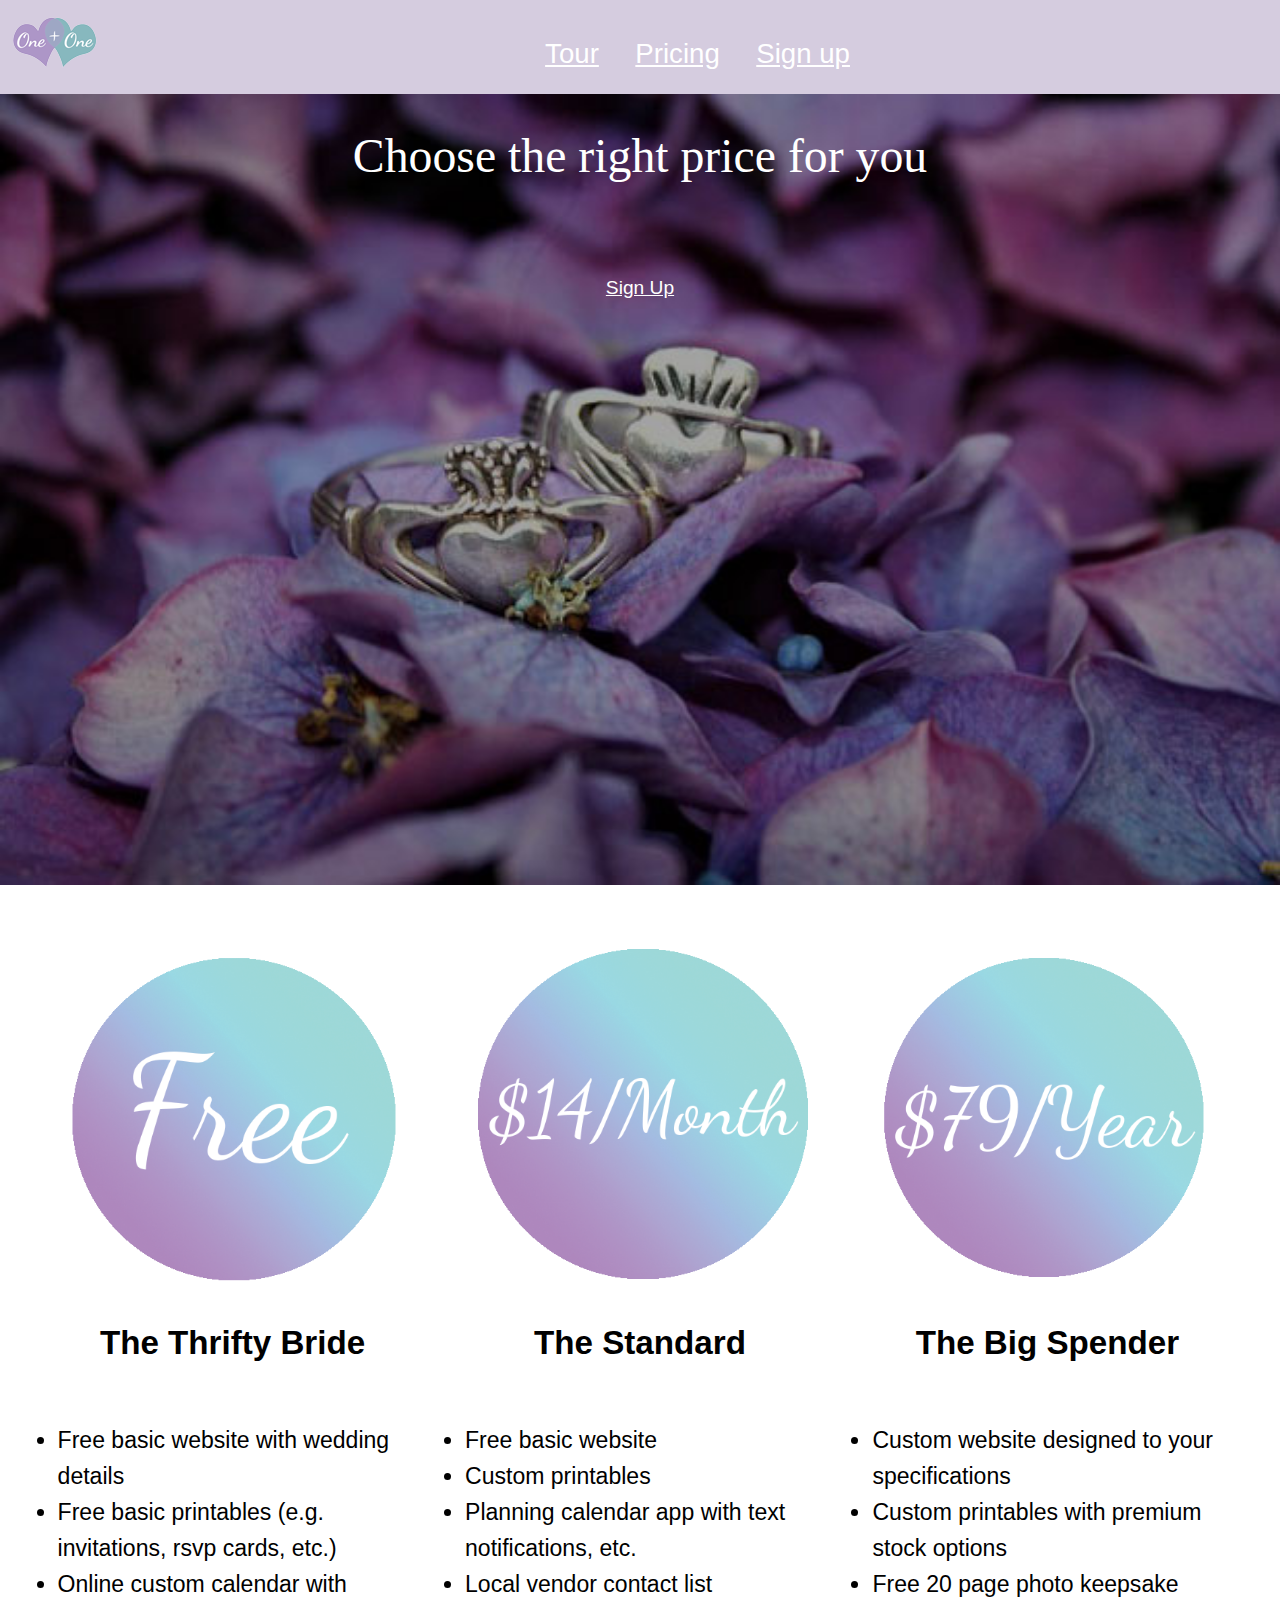
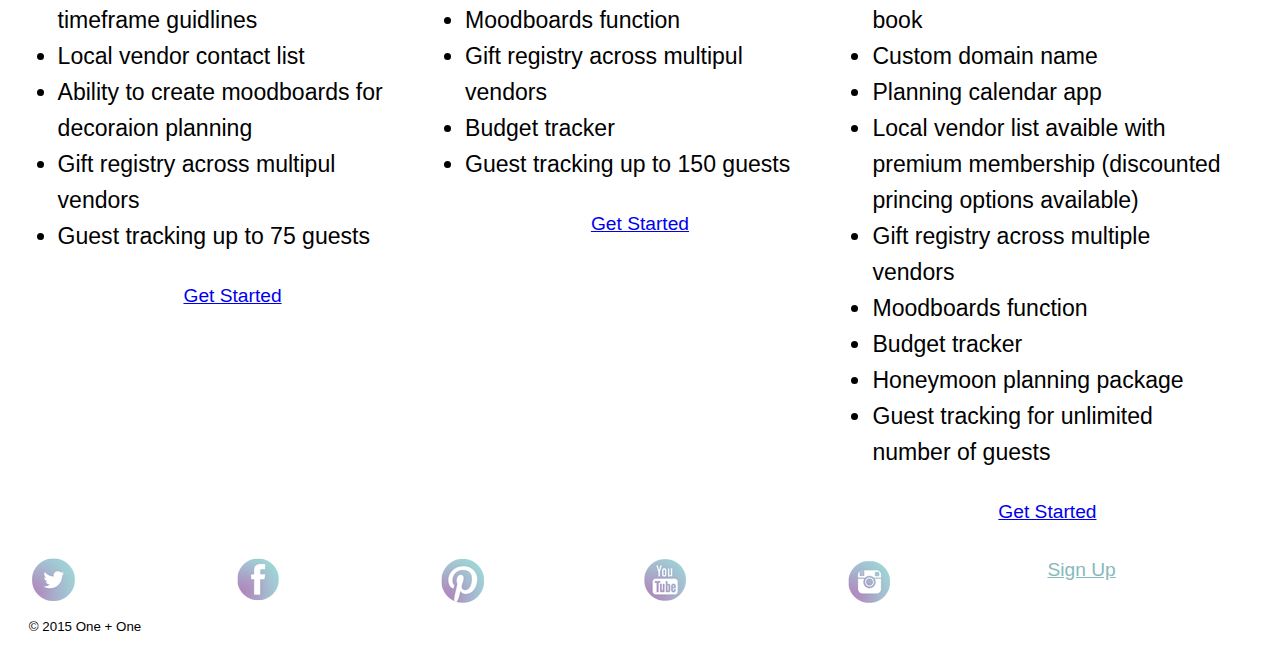
==== pricing.html @ 6ce8d3ab "added gutter and social media links" ====
<!DOCTYPE html>
<html lang="en-ca">
	<head>
		<meta charset="utf-8">
		<title>One+One</title>
		<link href='https://fonts.googleapis.com/css?family=Poiret+One' rel='stylesheet' type='text/css'>
		<meta name="viewport" content="width=device-width,initial-scale=1">
		<meta name="handheldfriendly" content="true">
		<meta name="mobileoptimized" content="240">
		<link href="css/modules.css" rel="stylesheet">
		<link href="css/grid.css" rel="stylesheet">
		<link href="css/type.css" rel="stylesheet">
		<link href="css/main.css" rel="stylesheet">
	</head>
	<body>

<ul class="skip-links">
	<li><a href="#main">Jump to main content</a></li>
	<li><a href="#nav">Jump to navigation</a></li>
</ul>

<header class="masthead grid grid-middle" role="banner">
	<div class="unit xs-1 s-1 m-1 l-1 island-1-4">
		<div class="embed__img unit xs-1-6 s-1-6 m-1-6 l-1-6">
			<a href="index.html">
			<img src="images/logo.png" alt="One + One logo">
		</a>
		</div>
	<nav id="nav" role="navigation" class="unit xs-3-4 s-3-4 m-3-4 l-3-4 text-center pad-t-1-2">
		<ul class="list-group list-group--inline giga push-0 unit">
			<li class="island-1-2"><a class="white" href="tour.html">Tour</a></li>
			<li class="island-1-2"><a class="white" href="pricing.html">Pricing</a></li>
			<li class="island-1-2"><a class="white" href="signup.html">Sign up</a></li>
		</ul>
	</nav>
	</div>

</header>

<div class="grid">
	<div class="unit xs-1 s-1 m-1 l-1 ">
		<figure>
			<div class="embed embed--golden banners">
				<img class="embed__item" src="images/rings.jpg" alt="">
			</div>
			<div class="white">
				<p class="fancy island-1-2 exa banner-text">Choose the right price for you
				</p>
			</div>
					<div class="unit pad-t-1-2 banner-button">
		<a class="sign white" href="signup.html">Sign Up</a>
	</div>
</div>
</div>

<div class="gutter">

<main>
	<div class="grid">
<div class="unit xs-1 s-1 m-1-2 l-1-3 island-1-2">
			<div class="embed embed--1by1">
				<img class="embed__item" src="images/free.png" alt="">
			</div>
			<div>
				<h3 class="sign text-center island-1-2">The Thrifty Bride</h3>
					<ul class="sign mega push-0 island-1-2">
						<li>Free basic website with wedding details</li>
						<li>Free basic printables (e.g. invitations, rsvp cards, etc.)</li>
						<li>Online custom calendar with timeframe guidlines</li>
						<li>Local vendor contact list</li>
						<li>Ability to create moodboards for decoraion planning</li>
						<li>Gift registry across multipul vendors</li>
						<li>Guest tracking up to 75 guests</li>
					</ul>
			</div>
				<div class="sign text-center island-1-2">
					<a href="signup.html">Get Started</a>
				</div>
</div>

<div class="unit xs-1 s-1 m-1-2 l-1-3 island-1-2">
			<div class="embed embed--1by1">
				<img class="embed__item" src="images/$14.png" alt="">
			</div>
			<div>
				<h3 class="sign text-center island-1-2">The Standard</h3>
					<ul class="sign mega push-0 island-1-2">
						<li>Free basic website</li>
						<li>Custom printables</li>
						<li>Planning calendar app with text notifications, etc.</li>
						<li>Local vendor contact list</li>
						<li>Moodboards function</li>
						<li>Gift registry across multipul vendors</li>
						<li>Budget tracker</li>
						<li>Guest tracking up to 150 guests</li>
					</ul>
			</div>
				<div class="sign text-center island-1-2">
					<a href="signup.html">Get Started</a>
				</div>
</div>

<div class="unit xs-1 s-1 m-1-2 l-1-3 island-1-2">
			<div class="embed embed--1by1">
				<img class="embed__item" src="images/$79.png" alt="">
			</div>
			<div>
				<h3 class="sign text-center island-1-2">The Big Spender</h3>
					<ul class="sign mega push-0 island-1-2">
						<li>Custom website designed to your specifications</li>
						<li>Custom printables with premium stock options</li>
						<li>Free 20 page photo keepsake book</li>
						<li>Custom domain name</li>
						<li>Planning calendar app</li>
						<li>Local vendor list avaible with premium membership (discounted princing options available) </li>
						<li>Gift registry across multiple vendors</li>
						<li>Moodboards function</li>
						<li>Budget tracker</li>
						<li>Honeymoon planning package</li>
						<li>Guest tracking for unlimited number of guests</li>
					</ul>
			</div>
				<div class="sign text-center island-1-2">
					<a href="signup.html">Get Started</a>
				</div>
</div>
</div>
</main>


<footer role ="contentinfo" class="grid">
		<div class="unit xs-1-6 s-1-6 m-1-6 l-1-6 img-flex island-1-5">
			<a href="https://twitter.com">
				<img src="images/twitter.png" alt="twitter link">
			</a>
		</div>
		<div class="unit xs-1-6 s-1-6 m-1-6 l-1-6 img-flex island-1-5">
			<a href="https://facebook.com">
				<img src="images/facebook.png" alt="facebook link">
			</a>
		</div>
		<div class="unit xs-1-6 s-1-6 m-1-6 l-1-6 img-flex island-1-5">
			<a href="https://pinterest.com">
				<img src="images/pinterest.png" alt="pinterest link">
			</a>
		</div>
		<div class="unit xs-1-6 s-1-6 m-1-6 l-1-6 img-flex island-1-5">
			<a href="https://youtube.com">
				<img src="images/youtube.png" alt="youtube link">
			</a>
		</div>
		<div class="unit xs-1-6 s-1-6 m-1-6 l-1-6 img-flex island-1-5">
			<a href="https://instagram.com">
				<img src="images/instagram.png" alt="instagram link">
			</a>
		</div>



		<div class="unit xs-1-6 s-1-6 m-1-6 l-1-6">
			<a class="sign green" href="signup.html">Sign Up</a>
		</div>

		<div class="micro unit xs-1 s-1 m-1 l-1">
			<p class="sign">© 2015 One + One</p>
		</div>
</footer>
<div>


	</body>
	</html>
---- css/modules.css ----
/*!
 * Modulifier || Code released under the UNLICENSE
 * Code under other copyrights & licenses listed below.
 * http://modulifier.web-dev.tools/#responsive;images;list-group;embed;media-object;accessibility;print
 */

@-moz-viewport { width: device-width; scale: 1; }
@-ms-viewport { width: device-width; scale: 1; }
@-o-viewport { width: device-width; scale: 1; }
@-webkit-viewport { width: device-width; scale: 1; }
@viewport { width: device-width; scale: 1; }

html {
  box-sizing: border-box;
  -moz-text-size-adjust: 100%;
  -ms-text-size-adjust: 100%;
  -webkit-text-size-adjust: 100%;
  text-size-adjust: 100%;
}

*, *::before, *::after {
  box-sizing: inherit;
}

body {
  margin: 0;
}

article, aside, details, figcaption, figure,
footer, header, main, menu, nav, section, summary {
  display: block;
}

audio, canvas, progress, video {
  display: inline-block;
  vertical-align: baseline;
}

template {
  display: none;
}

img {
  border: 0;
}

.img-flex {
  display: block;
  width: 100%;
}

svg:not(:root) {
  overflow: hidden;
}

svg {
  fill: currentColor;
  stroke: currentColor;
}

.image-replacement, .ir {
  overflow: hidden;
  direction: ltr;
  text-align: left;
  text-indent: 100%;
  white-space: nowrap;
}

.list-group {
  padding-left: 0;
  list-style-type: none;
}

.list-group > dd {
  margin-left: 0;
}

.list-group--inline::before,
.list-group--inline::after {
  content: "";
  display: table;
}

.list-group--inline::after {
  clear: both;
}

.list-group--inline > li {
  display: inline-block;
}

.list-group--inline > dt {
  clear: left;
  float: left;
  width: 11em;
}

.list-group--inline > dd {
  float: left;
  min-width: 12em;
}

.embed {
  margin-left: 0;
  margin-right: 0;
  overflow: hidden;
  position: relative;
  width: 100%;
}

.embed--1by1 {
  padding-top: 100%; /* Square */
}

.embed--4by3 {
  padding-top: 75%; /* Traditional TV/computer screens */
}

.embed--iso216 {
  padding-top: 70.92%; /* A-standard paper sizes */
}

.embed--3by2 {
  padding-top: 66.6%; /* Classic 35 mm film & most digital photos, landscape */
}

.embed--2by3 {
  padding-top: 150%; /* Classic 35 mm film & most digital photos, portrait */
}

.embed--golden {
  padding-top: 61.8%; /* The Golden Ratio */
}

.embed--16by9 {
  padding-top: 56.25%; /* HD TV */
}

.embed--185by100 {
  padding-top: 54.05%; /* Common widescreen cinema */
}

.embed--24by10 {
  padding-top: 41.667%; /* Widescreen cinema: 2.4:1 */;
}

.embed--3by1 {
  padding-top: 33.3333%; /* Panorama photos */
}

.embed--4by1 {
  padding-top: 25%; /* Polyvision */
}

.embed__item {
  height: 100%;
  left: 0;
  position: absolute;
  top: 0;
  width: 100%;
}

.media {
  overflow: hidden;
}

.media__img {
  float: left;
}

.media__img--reversed {
  float: right;
}

.media__img--stacked {
  float: none;
}

.media__body {
  overflow: hidden;
  min-width: 12em; /* Slightly less than 200px, responsiveness built in */
}

a:hover, a:active {
  outline: none;
}

a:focus, [tabindex="0"]:focus,
input:focus, textarea:focus, button:focus {
  outline: 3px solid #000;
  outline-offset: 3px;
}

.skip-links {
  margin: 0;
  padding: 0;
  list-style-type: none;
}

.skip-links a {
  padding: 0.5em 0.75em;
  position: absolute;
  top: -3em;
  z-index: 10000; /* To make sure they're always on top */
  background-color: #000;
  color: #fff;
  font-size: 1.125rem;
  font-weight: bold;
  text-decoration: none;
}

.skip-links a:focus {
  top: 0;
}

.print-only {
  display: none;
  visibility: hidden;
}

@media print {

  .no-print {
    display: none;
    visibility: hidden;
  }

  .print-only {
    display: block;
    visibility: visible;
  }

  /*!
   * (c) HTML5 Boilerplate || MIT License
   *     https://html5boilerplate.com/
   */

  *, *:before, *:after, *:first-letter, *:first-line {
    background: none transparent !important;
    color: #000 !important;
    box-shadow: none !important;
    text-shadow: none !important;
  }

  a, a:visited {
    text-decoration: underline;
  }

  a[href]:after {
    content: " (" attr(href) ")";
  }

  abbr[title]:after {
    content: " (" attr(title) ")";
  }

  a[href^="#"]:after,
  a[href^="javascript:"]:after {
    content: "";
  }

  pre, blockquote {
    page-break-inside: avoid;
  }

  thead {
    display: table-header-group;
  }

  tr, img {
    page-break-inside: avoid;
  }

  p, h1, h2, h3, h4, h5, h6 {
    orphans: 3;
    widows: 3;
  }

  h1, h2, h3, h4, h5, h6 {
    page-break-after: avoid;
  }

  /*! End HTML5 Boilerplate code */
}
---- css/grid.css ----
/*
  Gridifier || Code released under the UNLICENSE
  http://thomasjbradley.github.io/gridifier/#xs,6,0,0,0;s,6,25,0,0;m,6,38,1,1;l,6,60,1,1
*/

.grid {
  margin: 0;
  padding: 0;
  letter-spacing: -0.31em;
  text-rendering: optimizespeed;
  display: -webkit-flex;
  -webkit-flex-flow: row wrap;
  display: -ms-flexbox;
  -ms-flex-flow: row wrap;
  display: flex;
  flex-flow: row wrap;
}

.grid-bottom {
  -webkit-align-items: flex-end;
  -ms-align-items: flex-end;
  align-items: flex-end;
}

.grid-middle {
  -webkit-align-items: center;
  -ms-align-items: center;
  align-items: center;
}

.grid-stretch {
  -webkit-align-items: stretch;
  -ms-align-items: stretch;
  align-items: stretch;
}

.opera-only :-o-prefocus, .grid {
  word-spacing: -0.43em;
}

.unit {
  letter-spacing: normal;
  text-rendering: auto;
  vertical-align: top;
  word-spacing: normal;
  display: inline-block;
  visibility: visible;
}

.grid-bottom .unit {
  vertical-align: bottom;
}

.grid-middle .unit {
  vertical-align: middle;
}

[class*="unit-push-"],
[class*="unit-pull-"] {
  position: relative;
}

.unit-xs-hidden {
  display: none;
  visibility: hidden;
}

.unit-xs-centered {
  margin: 0 auto;
}

.unit-xs-1, .xs-1 {
  display: block;
  visibility: visible;
  width: 100%;
}

.unit-xs-1-2, .xs-1-2 {
  width: 50.0000%;
}

.unit-xs-1-3, .xs-1-3 {
  width: 33.3333%;
}

.unit-xs-2-3, .xs-2-3 {
  width: 66.6667%;
}

.unit-xs-1-4, .xs-1-4 {
  width: 25.0000%;
}

.unit-xs-3-4, .xs-3-4 {
  width: 75.0000%;
}

.unit-xs-1-5, .xs-1-5 {
  width: 20.0000%;
}

.unit-xs-2-5, .xs-2-5 {
  width: 40.0000%;
}

.unit-xs-3-5, .xs-3-5 {
  width: 60.0000%;
}

.unit-xs-4-5, .xs-4-5 {
  width: 80.0000%;
}

.unit-xs-1-6, .xs-1-6 {
  width: 16.6667%;
}

.unit-xs-5-6, .xs-5-6 {
  width: 83.3333%;
}

.unit-xs-1-2,.xs-1-2,.unit-xs-1-3,.xs-1-3,.unit-xs-2-3,.xs-2-3,.unit-xs-1-4,.xs-1-4,.unit-xs-3-4,.xs-3-4,.unit-xs-1-5,.xs-1-5,.unit-xs-2-5,.xs-2-5,.unit-xs-3-5,.xs-3-5,.unit-xs-4-5,.xs-4-5,.unit-xs-1-6,.xs-1-6,.unit-xs-5-6,.xs-5-6 {
  display: inline-block;
  visibility: visible;
}

@media only screen and (min-width: 25em) {

.unit-s-hidden {
  display: none;
  visibility: hidden;
}

.unit-s-centered {
  margin: 0 auto;
}

.unit-s-1, .s-1 {
  display: block;
  visibility: visible;
  width: 100%;
}

.unit-s-1-2, .s-1-2 {
  width: 50.0000%;
}

.unit-s-1-3, .s-1-3 {
  width: 33.3333%;
}

.unit-s-2-3, .s-2-3 {
  width: 66.6667%;
}

.unit-s-1-4, .s-1-4 {
  width: 25.0000%;
}

.unit-s-3-4, .s-3-4 {
  width: 75.0000%;
}

.unit-s-1-5, .s-1-5 {
  width: 20.0000%;
}

.unit-s-2-5, .s-2-5 {
  width: 40.0000%;
}

.unit-s-3-5, .s-3-5 {
  width: 60.0000%;
}

.unit-s-4-5, .s-4-5 {
  width: 80.0000%;
}

.unit-s-1-6, .s-1-6 {
  width: 16.6667%;
}

.unit-s-5-6, .s-5-6 {
  width: 83.3333%;
}

.unit-s-1-2,.s-1-2,.unit-s-1-3,.s-1-3,.unit-s-2-3,.s-2-3,.unit-s-1-4,.s-1-4,.unit-s-3-4,.s-3-4,.unit-s-1-5,.s-1-5,.unit-s-2-5,.s-2-5,.unit-s-3-5,.s-3-5,.unit-s-4-5,.s-4-5,.unit-s-1-6,.s-1-6,.unit-s-5-6,.s-5-6 {
  display: inline-block;
  visibility: visible;
}

}

@media only screen and (min-width: 38em) {

.unit-m-hidden {
  display: none;
  visibility: hidden;
}

.unit-m-centered {
  margin: 0 auto;
}

.unit-m-1, .m-1 {
  display: block;
  visibility: visible;
  width: 100%;
}

.unit-offset-m-0 {
  margin-left: 0;
}

.unit-push-m-0,
.unit-pull-m-0 {
  left: 0;
}

.unit-m-1-2, .m-1-2 {
  width: 50.0000%;
}

.unit-offset-m-1-2 {
  margin-left: 50.0000%;
}

.unit-push-m-1-2 {
  left: 50.0000%;
}

.unit-pull-m-1-2 {
  left: -50.0000%;
}

.unit-m-1-3, .m-1-3 {
  width: 33.3333%;
}

.unit-offset-m-1-3 {
  margin-left: 33.3333%;
}

.unit-push-m-1-3 {
  left: 33.3333%;
}

.unit-pull-m-1-3 {
  left: -33.3333%;
}

.unit-m-2-3, .m-2-3 {
  width: 66.6667%;
}

.unit-offset-m-2-3 {
  margin-left: 66.6667%;
}

.unit-push-m-2-3 {
  left: 66.6667%;
}

.unit-pull-m-2-3 {
  left: -66.6667%;
}

.unit-m-1-4, .m-1-4 {
  width: 25.0000%;
}

.unit-offset-m-1-4 {
  margin-left: 25.0000%;
}

.unit-push-m-1-4 {
  left: 25.0000%;
}

.unit-pull-m-1-4 {
  left: -25.0000%;
}

.unit-m-3-4, .m-3-4 {
  width: 75.0000%;
}

.unit-offset-m-3-4 {
  margin-left: 75.0000%;
}

.unit-push-m-3-4 {
  left: 75.0000%;
}

.unit-pull-m-3-4 {
  left: -75.0000%;
}

.unit-m-1-5, .m-1-5 {
  width: 20.0000%;
}

.unit-offset-m-1-5 {
  margin-left: 20.0000%;
}

.unit-push-m-1-5 {
  left: 20.0000%;
}

.unit-pull-m-1-5 {
  left: -20.0000%;
}

.unit-m-2-5, .m-2-5 {
  width: 40.0000%;
}

.unit-offset-m-2-5 {
  margin-left: 40.0000%;
}

.unit-push-m-2-5 {
  left: 40.0000%;
}

.unit-pull-m-2-5 {
  left: -40.0000%;
}

.unit-m-3-5, .m-3-5 {
  width: 60.0000%;
}

.unit-offset-m-3-5 {
  margin-left: 60.0000%;
}

.unit-push-m-3-5 {
  left: 60.0000%;
}

.unit-pull-m-3-5 {
  left: -60.0000%;
}

.unit-m-4-5, .m-4-5 {
  width: 80.0000%;
}

.unit-offset-m-4-5 {
  margin-left: 80.0000%;
}

.unit-push-m-4-5 {
  left: 80.0000%;
}

.unit-pull-m-4-5 {
  left: -80.0000%;
}

.unit-m-1-6, .m-1-6 {
  width: 16.6667%;
}

.unit-offset-m-1-6 {
  margin-left: 16.6667%;
}

.unit-push-m-1-6 {
  left: 16.6667%;
}

.unit-pull-m-1-6 {
  left: -16.6667%;
}

.unit-m-5-6, .m-5-6 {
  width: 83.3333%;
}

.unit-offset-m-5-6 {
  margin-left: 83.3333%;
}

.unit-push-m-5-6 {
  left: 83.3333%;
}

.unit-pull-m-5-6 {
  left: -83.3333%;
}

.unit-m-1-2,.m-1-2,.unit-m-1-3,.m-1-3,.unit-m-2-3,.m-2-3,.unit-m-1-4,.m-1-4,.unit-m-3-4,.m-3-4,.unit-m-1-5,.m-1-5,.unit-m-2-5,.m-2-5,.unit-m-3-5,.m-3-5,.unit-m-4-5,.m-4-5,.unit-m-1-6,.m-1-6,.unit-m-5-6,.m-5-6 {
  display: inline-block;
  visibility: visible;
}

}

@media only screen and (min-width: 60em) {

.unit-l-hidden {
  display: none;
  visibility: hidden;
}

.unit-l-centered {
  margin: 0 auto;
}

.unit-l-1, .l-1 {
  display: block;
  visibility: visible;
  width: 100%;
}

.unit-offset-l-0 {
  margin-left: 0;
}

.unit-push-l-0,
.unit-pull-l-0 {
  left: 0;
}

.unit-l-1-2, .l-1-2 {
  width: 50.0000%;
}

.unit-offset-l-1-2 {
  margin-left: 50.0000%;
}

.unit-push-l-1-2 {
  left: 50.0000%;
}

.unit-pull-l-1-2 {
  left: -50.0000%;
}

.unit-l-1-3, .l-1-3 {
  width: 33.3333%;
}

.unit-offset-l-1-3 {
  margin-left: 33.3333%;
}

.unit-push-l-1-3 {
  left: 33.3333%;
}

.unit-pull-l-1-3 {
  left: -33.3333%;
}

.unit-l-2-3, .l-2-3 {
  width: 66.6667%;
}

.unit-offset-l-2-3 {
  margin-left: 66.6667%;
}

.unit-push-l-2-3 {
  left: 66.6667%;
}

.unit-pull-l-2-3 {
  left: -66.6667%;
}

.unit-l-1-4, .l-1-4 {
  width: 25.0000%;
}

.unit-offset-l-1-4 {
  margin-left: 25.0000%;
}

.unit-push-l-1-4 {
  left: 25.0000%;
}

.unit-pull-l-1-4 {
  left: -25.0000%;
}

.unit-l-3-4, .l-3-4 {
  width: 75.0000%;
}

.unit-offset-l-3-4 {
  margin-left: 75.0000%;
}

.unit-push-l-3-4 {
  left: 75.0000%;
}

.unit-pull-l-3-4 {
  left: -75.0000%;
}

.unit-l-1-5, .l-1-5 {
  width: 20.0000%;
}

.unit-offset-l-1-5 {
  margin-left: 20.0000%;
}

.unit-push-l-1-5 {
  left: 20.0000%;
}

.unit-pull-l-1-5 {
  left: -20.0000%;
}

.unit-l-2-5, .l-2-5 {
  width: 40.0000%;
}

.unit-offset-l-2-5 {
  margin-left: 40.0000%;
}

.unit-push-l-2-5 {
  left: 40.0000%;
}

.unit-pull-l-2-5 {
  left: -40.0000%;
}

.unit-l-3-5, .l-3-5 {
  width: 60.0000%;
}

.unit-offset-l-3-5 {
  margin-left: 60.0000%;
}

.unit-push-l-3-5 {
  left: 60.0000%;
}

.unit-pull-l-3-5 {
  left: -60.0000%;
}

.unit-l-4-5, .l-4-5 {
  width: 80.0000%;
}

.unit-offset-l-4-5 {
  margin-left: 80.0000%;
}

.unit-push-l-4-5 {
  left: 80.0000%;
}

.unit-pull-l-4-5 {
  left: -80.0000%;
}

.unit-l-1-6, .l-1-6 {
  width: 16.6667%;
}

.unit-offset-l-1-6 {
  margin-left: 16.6667%;
}

.unit-push-l-1-6 {
  left: 16.6667%;
}

.unit-pull-l-1-6 {
  left: -16.6667%;
}

.unit-l-5-6, .l-5-6 {
  width: 83.3333%;
}

.unit-offset-l-5-6 {
  margin-left: 83.3333%;
}

.unit-push-l-5-6 {
  left: 83.3333%;
}

.unit-pull-l-5-6 {
  left: -83.3333%;
}

.unit-l-1-2,.l-1-2,.unit-l-1-3,.l-1-3,.unit-l-2-3,.l-2-3,.unit-l-1-4,.l-1-4,.unit-l-3-4,.l-3-4,.unit-l-1-5,.l-1-5,.unit-l-2-5,.l-2-5,.unit-l-3-5,.l-3-5,.unit-l-4-5,.l-4-5,.unit-l-1-6,.l-1-6,.unit-l-5-6,.l-5-6 {
  display: inline-block;
  visibility: visible;
}

}

.unit-content-distribute {
  display: -ms-flexbox;
  display: -webkit-flex;
  display: flex;
  -ms-flex-direction: column;
  -webkit-flex-direction: column;
  flex-direction: column;
  -ms-flex-pack: justify;
  -webkit-justify-content: space-between;
  justify-content: space-between;
}

.content-fill {
  -ms-flex-grow: 2;
  -webkit-flex-grow: 2;
  flex-grow: 2;
  max-width: 100%; /* @bugfix: IE 10, 11 */
}

.content-shrink {
  -ms-align-self: center;
  -webkit-align-self: center;
  align-self: center;
}
---- css/type.css ----
/*
  Typografier || Code released under the UNLICENSE
  http://typografier.web-dev.tools/#0,100,1.3,1.125,0;38,110,1.4,1.200,1;60,120,1.5,1.200,1;90,130,1.5,1.250,1
*/

html {
  font-size: 100%;
  line-height: 1.3;
  font-family:
}

a {
  background-color: transparent;
}

sub, sup {
  font-size: 75%;
  line-height: 1px;
  position: relative;
  vertical-align: baseline;
}

sup {
  top: -0.5em;
}

sub {
  bottom: -0.25em;
}

pre, code, kbd, samp {
  font-size: 100%;
}

abbr[title] {
  border-bottom: 1px dotted;
  text-decoration: none;
}

b, strong {
  font-weight: bold;
}

dfn, caption {
  font-style: italic;
}

hr {
  border: 0;
  border-top: 1px solid;
  height: 0;
}

table {
  border-collapse: collapse;
  border-spacing: 0;
  width: 100%;
}

th, td {
  border-bottom: 1px solid;
  text-align: left;
}

thead th {
  vertical-align: bottom;
}

.text-left {
  text-align: left;
}

.text-right {
  text-align: right;
}

.text-center {
  text-align: center;
}

.normal {
  font-weight: normal;
}

.bold {
  font-weight: bold;
}

.italic {
  font-style: italic;
}

.text-upper {
  text-transform: uppercase;
}

.text-lower {
  text-transform: lowercase;
}

h1, h2, h3, h4, h5, h6,
p, ul, ol, dl, dd, figure,
blockquote, details, hr,
fieldset, pre, table {
  margin: 0 0 1.3rem;
}

.yotta {
  font-size: 2.2807rem;
  line-height: 3.2500rem;
}

.zetta {
  font-size: 2.0273rem;
  line-height: 2.9250rem;
}

h1, .exa {
  font-size: 1.8020rem;
  line-height: 2.6000rem;
}

h2, .peta {
  font-size: 1.6018rem;
  line-height: 2.2750rem;
}

h3, .tera {
  font-size: 1.4238rem;
  line-height: 1.9500rem;
}

h4, .giga {
  font-size: 1.2656rem;
  line-height: 1.9500rem;
}

h5, .mega {
  font-size: 1.1250rem;
  line-height: 1.6250rem;
}

h6, .kilo, input, textarea {
  font-size: 1.0000rem;
  line-height: 1.3000rem;
}

small, .milli {
  font-size: 0.8889rem;
  line-height: 1.3000rem;
}

.micro {
  font-size: 0.7901rem;
  line-height: 1.3000rem;
}

ul {
  padding-left: 1em;
}

ol {
  padding-left: 1.6em;
}

.push {
  margin-bottom: 1.3rem;
}

.push-none, .push-0 {
  margin-bottom: 0;
}

.push-double, .push-2 {
  margin-bottom: 2.6000rem;
}

.push-half, .push-1-2 {
  margin-bottom: 0.6500rem;
}

.push-quarter, .push-1-4 {
  margin-bottom: 0.3250rem;
}

.push-right-quarter, .push-r-1-4 {
  margin-right: 0.3250rem;
}

.push-right-half, .push-r-1-2 {
  margin-right: 0.6500rem;
}

.push-right, .push-r {
  margin-right: 1.3rem;
}

.pad-top, .pad-t {
  padding-top: 1.3rem;
}

.pad-bottom, .pad-b {
  padding-bottom: 1.3rem;
}

.pad-top-double, .pad-t-2 {
  padding-top: 2.6000rem;
}

.pad-bottom-double, .pad-b-2 {
  padding-bottom: 2.6000rem;
}

.pad-top-half, .pad-t-1-2 {
  padding-top: 0.6500rem;
}

.pad-bottom-half, .pad-b-1-2 {
  padding-bottom: 0.6500rem;
}

.pad-top-quarter, .pad-t-1-4 {
  padding-top: 0.3250rem;
}

.pad-bottom-quarter, .pad-b-1-4 {
  padding-bottom: 0.3250rem;
}

.island {
  padding: 1.3rem;
}

.island-double, .island-2 {
  padding: 2.6000rem;
}

.island-half, .island-1-2 {
  padding: 0.6500rem;
}

.island-quarter, .island-1-4,
td, th, fieldset {
  padding: 0.3250rem;
}

.gutter {
  padding-left: 1.3rem;
  padding-right: 1.3rem;
}

.gutter-double, .gutter-2 {
  padding-left: 2.6000rem;
  padding-right: 2.6000rem;
}

.gutter-half, .gutter-1-2 {
  padding-left: 0.6500rem;
  padding-right: 0.6500rem;
}

.gutter-quarter, .gutter-1-4 {
  padding-left: 0.3250rem;
  padding-right: 0.3250rem;
}

@media only screen and (min-width: 38em) {

html {
  font-size: 110%;
  line-height: 1.4;
}

h1, h2, h3, h4, h5, h6,
p, ul, ol, dl, dd, figure,
blockquote, details, hr,
fieldset, pre, table {
  margin: 0 0 1.4rem;
}

.yotta {
  font-size: 3.5832rem;
  line-height: 4.9000rem;
}

.zetta {
  font-size: 2.9860rem;
  line-height: 4.2000rem;
}

h1, .exa {
  font-size: 2.4883rem;
  line-height: 3.5000rem;
}

h2, .peta {
  font-size: 2.0736rem;
  line-height: 2.8000rem;
}

h3, .tera {
  font-size: 1.7280rem;
  line-height: 2.4500rem;
}

h4, .giga {
  font-size: 1.4400rem;
  line-height: 2.1000rem;
}

h5, .mega {
  font-size: 1.2000rem;
  line-height: 1.7500rem;
}

h6, .kilo, input, textarea {
  font-size: 1.0000rem;
  line-height: 1.4000rem;
}

small, .milli {
  font-size: 0.8333rem;
  line-height: 1.4000rem;
}

.micro {
  font-size: 0.6944rem;
  line-height: 1.0500rem;
}

ul, ol {
  padding-left: 0;
}

.hang-punc {
  float: left;
  margin-left: -1.4em;
  text-align: right;
  width: 1.3em;
}

.push {
  margin-bottom: 1.4rem;
}

.push-none, .push-0 {
  margin-bottom: 0;
}

.push-double, .push-2 {
  margin-bottom: 2.8000rem;
}

.push-half, .push-1-2 {
  margin-bottom: 0.7000rem;
}

.push-quarter, .push-1-4 {
  margin-bottom: 0.3500rem;
}

.push-right-quarter, .push-r-1-4 {
  margin-right: 0.3500rem;
}

.push-right-half, .push-r-1-2 {
  margin-right: 0.7000rem;
}

.push-right, .push-r {
  margin-right: 1.4rem;
}

.pad-top, .pad-t {
  padding-top: 1.4rem;
}

.pad-bottom, .pad-b {
  padding-bottom: 1.4rem;
}

.pad-top-double, .pad-t-2 {
  padding-top: 2.8000rem;
}

.pad-bottom-double, .pad-b-2 {
  padding-bottom: 2.8000rem;
}

.pad-top-half, .pad-t-1-2 {
  padding-top: 0.7000rem;
}

.pad-bottom-half, .pad-b-1-2 {
  padding-bottom: 0.7000rem;
}

.pad-top-quarter, .pad-t-1-4 {
  padding-top: 0.3500rem;
}

.pad-bottom-quarter, .pad-b-1-4 {
  padding-bottom: 0.3500rem;
}

.island {
  padding: 1.4rem;
}

.island-double, .island-2 {
  padding: 2.8000rem;
}

.island-half, .island-1-2 {
  padding: 0.7000rem;
}

.island-quarter, .island-1-4,
td, th, fieldset {
  padding: 0.3500rem;
}

.gutter {
  padding-left: 1.4rem;
  padding-right: 1.4rem;
}

.gutter-double, .gutter-2 {
  padding-left: 2.8000rem;
  padding-right: 2.8000rem;
}

.gutter-half, .gutter-1-2 {
  padding-left: 0.7000rem;
  padding-right: 0.7000rem;
}

.gutter-quarter, .gutter-1-4 {
  padding-left: 0.3500rem;
  padding-right: 0.3500rem;
}

}

@media only screen and (min-width: 60em) {

html {
  font-size: 120%;
  line-height: 1.5;
}

h1, h2, h3, h4, h5, h6,
p, ul, ol, dl, dd, figure,
blockquote, details, hr,
fieldset, pre, table {
  margin: 0 0 1.5rem;
}

.yotta {
  font-size: 3.5832rem;
  line-height: 4.8750rem;
}

.zetta {
  font-size: 2.9860rem;
  line-height: 4.1250rem;
}

h1, .exa {
  font-size: 2.4883rem;
  line-height: 3.3750rem;
}

h2, .peta {
  font-size: 2.0736rem;
  line-height: 3.0000rem;
}

h3, .tera {
  font-size: 1.7280rem;
  line-height: 2.2500rem;
}

h4, .giga {
  font-size: 1.4400rem;
  line-height: 1.8750rem;
}

h5, .mega {
  font-size: 1.2000rem;
  line-height: 1.8750rem;
}

h6, .kilo, input, textarea {
  font-size: 1.0000rem;
  line-height: 1.5000rem;
}

small, .milli {
  font-size: 0.8333rem;
  line-height: 1.5000rem;
}

.micro {
  font-size: 0.6944rem;
  line-height: 1.1250rem;
}

ul, ol {
  padding-left: 0;
}

.hang-punc {
  float: left;
  margin-left: -1.4em;
  text-align: right;
  width: 1.3em;
}

.push {
  margin-bottom: 1.5rem;
}

.push-none, .push-0 {
  margin-bottom: 0;
}

.push-double, .push-2 {
  margin-bottom: 3.0000rem;
}

.push-half, .push-1-2 {
  margin-bottom: 0.7500rem;
}

.push-quarter, .push-1-4 {
  margin-bottom: 0.3750rem;
}

.push-right-quarter, .push-r-1-4 {
  margin-right: 0.3750rem;
}

.push-right-half, .push-r-1-2 {
  margin-right: 0.7500rem;
}

.push-right, .push-r {
  margin-right: 1.5rem;
}

.pad-top, .pad-t {
  padding-top: 1.5rem;
}

.pad-bottom, .pad-b {
  padding-bottom: 1.5rem;
}

.pad-top-double, .pad-t-2 {
  padding-top: 3.0000rem;
}

.pad-bottom-double, .pad-b-2 {
  padding-bottom: 3.0000rem;
}

.pad-top-half, .pad-t-1-2 {
  padding-top: 0.7500rem;
}

.pad-bottom-half, .pad-b-1-2 {
  padding-bottom: 0.7500rem;
}

.pad-top-quarter, .pad-t-1-4 {
  padding-top: 0.3750rem;
}

.pad-bottom-quarter, .pad-b-1-4 {
  padding-bottom: 0.3750rem;
}

.island {
  padding: 1.5rem;
}

.island-double, .island-2 {
  padding: 3.0000rem;
}

.island-half, .island-1-2 {
  padding: 0.7500rem;
}

.island-quarter, .island-1-4,
td, th, fieldset {
  padding: 0.3750rem;
}

.gutter {
  padding-left: 1.5rem;
  padding-right: 1.5rem;
}

.gutter-double, .gutter-2 {
  padding-left: 3.0000rem;
  padding-right: 3.0000rem;
}

.gutter-half, .gutter-1-2 {
  padding-left: 0.7500rem;
  padding-right: 0.7500rem;
}

.gutter-quarter, .gutter-1-4 {
  padding-left: 0.3750rem;
  padding-right: 0.3750rem;
}

}

@media only screen and (min-width: 90em) {

html {
  font-size: 130%;
  line-height: 1.5;
}

h1, h2, h3, h4, h5, h6,
p, ul, ol, dl, dd, figure,
blockquote, details, hr,
fieldset, pre, table {
  margin: 0 0 1.5rem;
}

.yotta {
  font-size: 4.7684rem;
  line-height: 6.3750rem;
}

.zetta {
  font-size: 3.8147rem;
  line-height: 5.2500rem;
}

h1, .exa {
  font-size: 3.0518rem;
  line-height: 4.1250rem;
}

h2, .peta {
  font-size: 2.4414rem;
  line-height: 3.3750rem;
}

h3, .tera {
  font-size: 1.9531rem;
  line-height: 2.6250rem;
}

h4, .giga {
  font-size: 1.5625rem;
  line-height: 2.2500rem;
}

h5, .mega {
  font-size: 1.2500rem;
  line-height: 1.8750rem;
}

h6, .kilo, input, textarea {
  font-size: 1.0000rem;
  line-height: 1.5000rem;
}

small, .milli {
  font-size: 0.8000rem;
  line-height: 1.5000rem;
}

.micro {
  font-size: 0.6400rem;
  line-height: 1.1250rem;
}

ul, ol {
  padding-left: 0;
}

.hang-punc {
  float: left;
  margin-left: -1.4em;
  text-align: right;
  width: 1.3em;
}

.push {
  margin-bottom: 1.5rem;
}

.push-none, .push-0 {
  margin-bottom: 0;
}

.push-double, .push-2 {
  margin-bottom: 3.0000rem;
}

.push-half, .push-1-2 {
  margin-bottom: 0.7500rem;
}

.push-quarter, .push-1-4 {
  margin-bottom: 0.3750rem;
}

.push-right-quarter, .push-r-1-4 {
  margin-right: 0.3750rem;
}

.push-right-half, .push-r-1-2 {
  margin-right: 0.7500rem;
}

.push-right, .push-r {
  margin-right: 1.5rem;
}

.pad-top, .pad-t {
  padding-top: 1.5rem;
}

.pad-bottom, .pad-b {
  padding-bottom: 1.5rem;
}

.pad-top-double, .pad-t-2 {
  padding-top: 3.0000rem;
}

.pad-bottom-double, .pad-b-2 {
  padding-bottom: 3.0000rem;
}

.pad-top-half, .pad-t-1-2 {
  padding-top: 0.7500rem;
}

.pad-bottom-half, .pad-b-1-2 {
  padding-bottom: 0.7500rem;
}

.pad-top-quarter, .pad-t-1-4 {
  padding-top: 0.3750rem;
}

.pad-bottom-quarter, .pad-b-1-4 {
  padding-bottom: 0.3750rem;
}

.island {
  padding: 1.5rem;
}

.island-double, .island-2 {
  padding: 3.0000rem;
}

.island-half, .island-1-2 {
  padding: 0.7500rem;
}

.island-quarter, .island-1-4,
td, th, fieldset {
  padding: 0.3750rem;
}

.gutter {
  padding-left: 1.5rem;
  padding-right: 1.5rem;
}

.gutter-double, .gutter-2 {
  padding-left: 3.0000rem;
  padding-right: 3.0000rem;
}

.gutter-half, .gutter-1-2 {
  padding-left: 0.7500rem;
  padding-right: 0.7500rem;
}

.gutter-quarter, .gutter-1-4 {
  padding-left: 0.3750rem;
  padding-right: 0.3750rem;
}

}
---- css/main.css ----
.banners{
	position: relative
}

.banner-text{
	position:absolute;
	top: 110px;
	left: 0;
	width: 100%;
	margin: 0 auto;
	height: 100px;
	text-align: center;
}

.banner-under{
	position:absolute;
	top: 220px;
	left: 0;
	width: 100%;
	margin: 0 auto;
	height: 100px;
	text-align: center;
}

.banner-button{
	position:absolute;
	top: 260px;
	left: 0;
	width: 100%;
	margin: 0 auto;
	height: 100px;
	text-align: center;
}

nav{
	font-family: 'Raleway', sans-serif;
}

.fancy{
font-family: 'Dancing Script', cursive;
}

.center{
text-align: center;
}

.white{
	color: #fff;
}

.sign{
	font-family: 'Raleway', sans-serif;
}

.green{
	color: #87b8bd;
}

header{
	background-color: #d5ccdf;
}
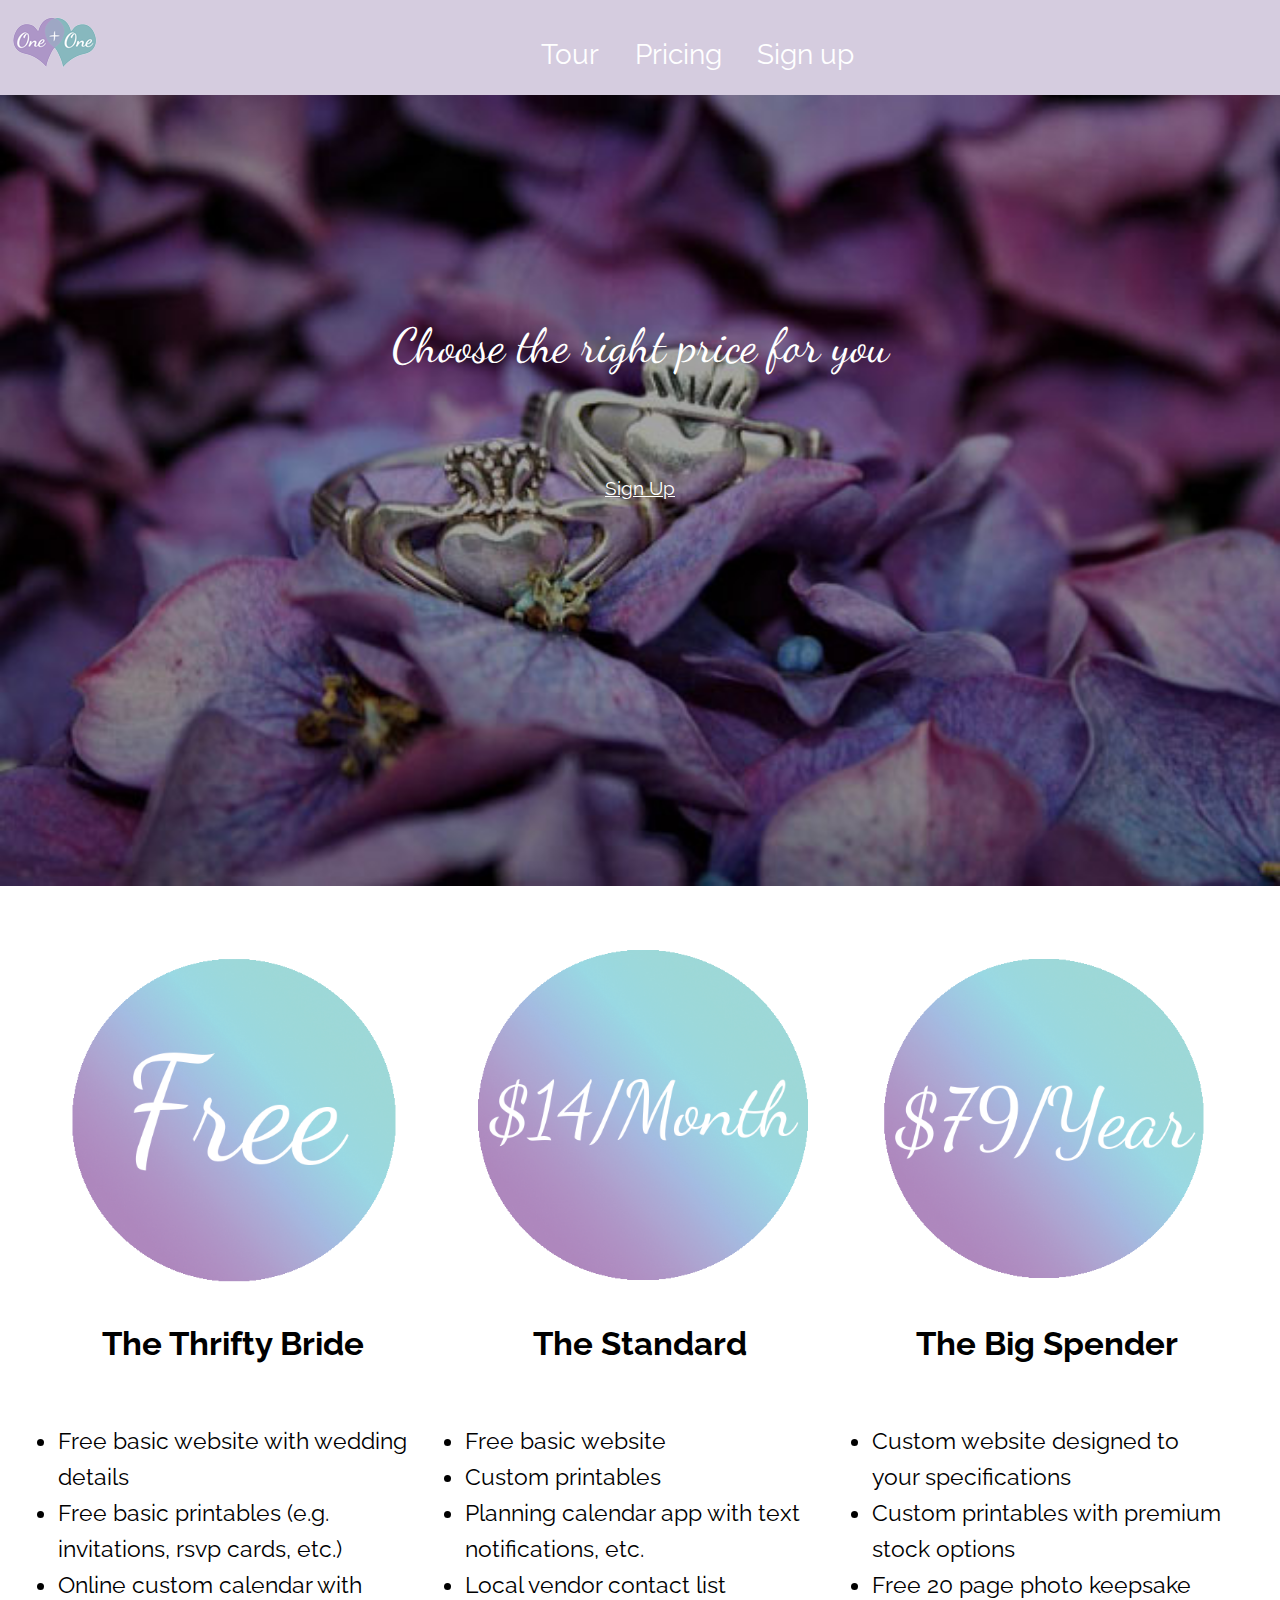
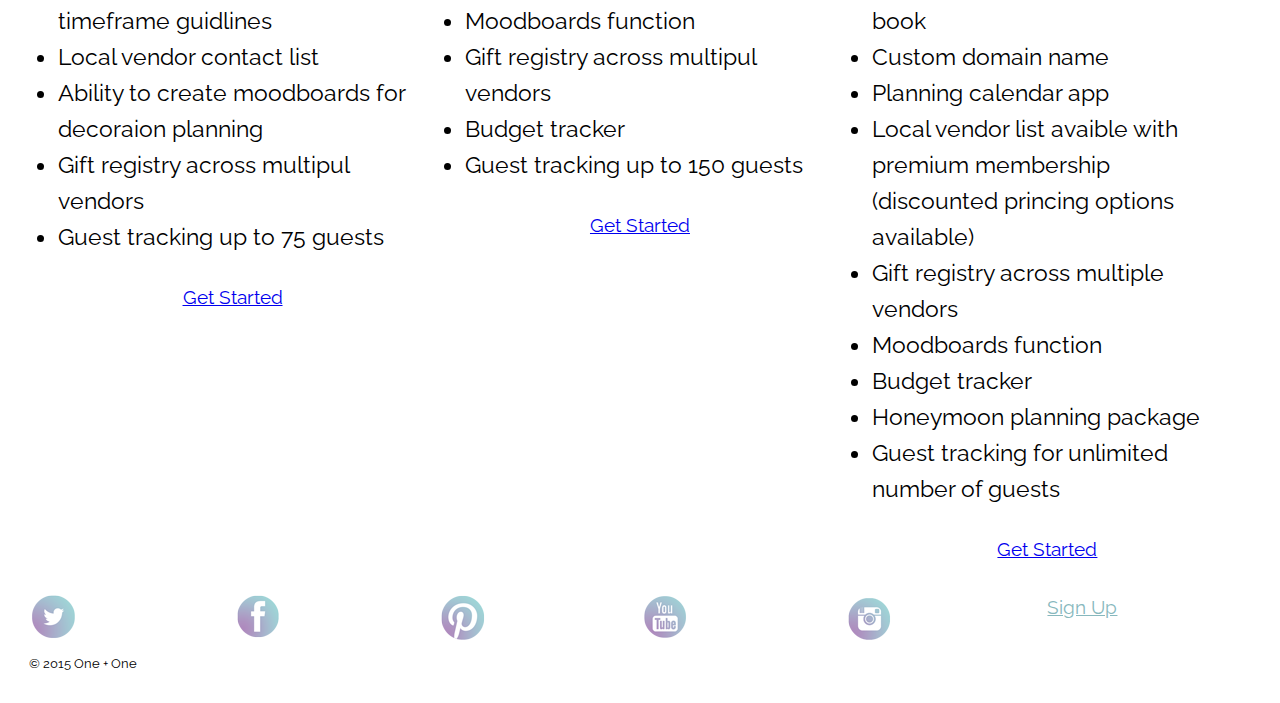
==== commit 1d8a0bf0: "link fixed for google fonts" ====
--- a/pricing.html
+++ b/pricing.html
@@ -3,7 +3,7 @@
 	<head>
 		<meta charset="utf-8">
 		<title>One+One</title>
-		<link href='https://fonts.googleapis.com/css?family=Poiret+One' rel='stylesheet' type='text/css'>
+		<link href='https://fonts.googleapis.com/css?family=Raleway:400,700,500|Dancing+Script' rel='stylesheet' type='text/css'>
 		<meta name="viewport" content="width=device-width,initial-scale=1">
 		<meta name="handheldfriendly" content="true">
 		<meta name="mobileoptimized" content="240">
--- a/css/main.css
+++ b/css/main.css
@@ -32,8 +32,13 @@
 	text-align: center;
 }
 
-nav{
+nav a{
 	font-family: 'Raleway', sans-serif;
+	text-decoration: none;
+}
+
+nav a:hover{
+	color: #ad96c7;
 }
 
 .fancy{
@@ -56,6 +61,58 @@
 	color: #87b8bd;
 }
 
+.purple{
+	color: #ad96c7;
+}
+
 header{
 	background-color: #d5ccdf;
 }
+
+label{
+	display: block;
+	cursor: pointer;
+}
+
+input + label{
+	display: inline;
+}
+
+.submit button{
+
+	font-size: 1.6rem;
+	color: #87b8bd;
+	background-color: #fff;
+}
+
+@media only screen and (min-width: 38em) {
+
+.banner-text{
+		top: 140px;
+}
+
+.banner-under{
+		top:280px;
+}
+
+.banner-button{
+		top: 360px;
+	}
+
+}
+
+
+@media only screen and (min-width: 60em) {
+
+.banner-text{
+		top: 300px;
+}
+
+.banner-under{
+		top:380px;
+}
+
+.banner-button{
+		top: 460px;
+}
+}
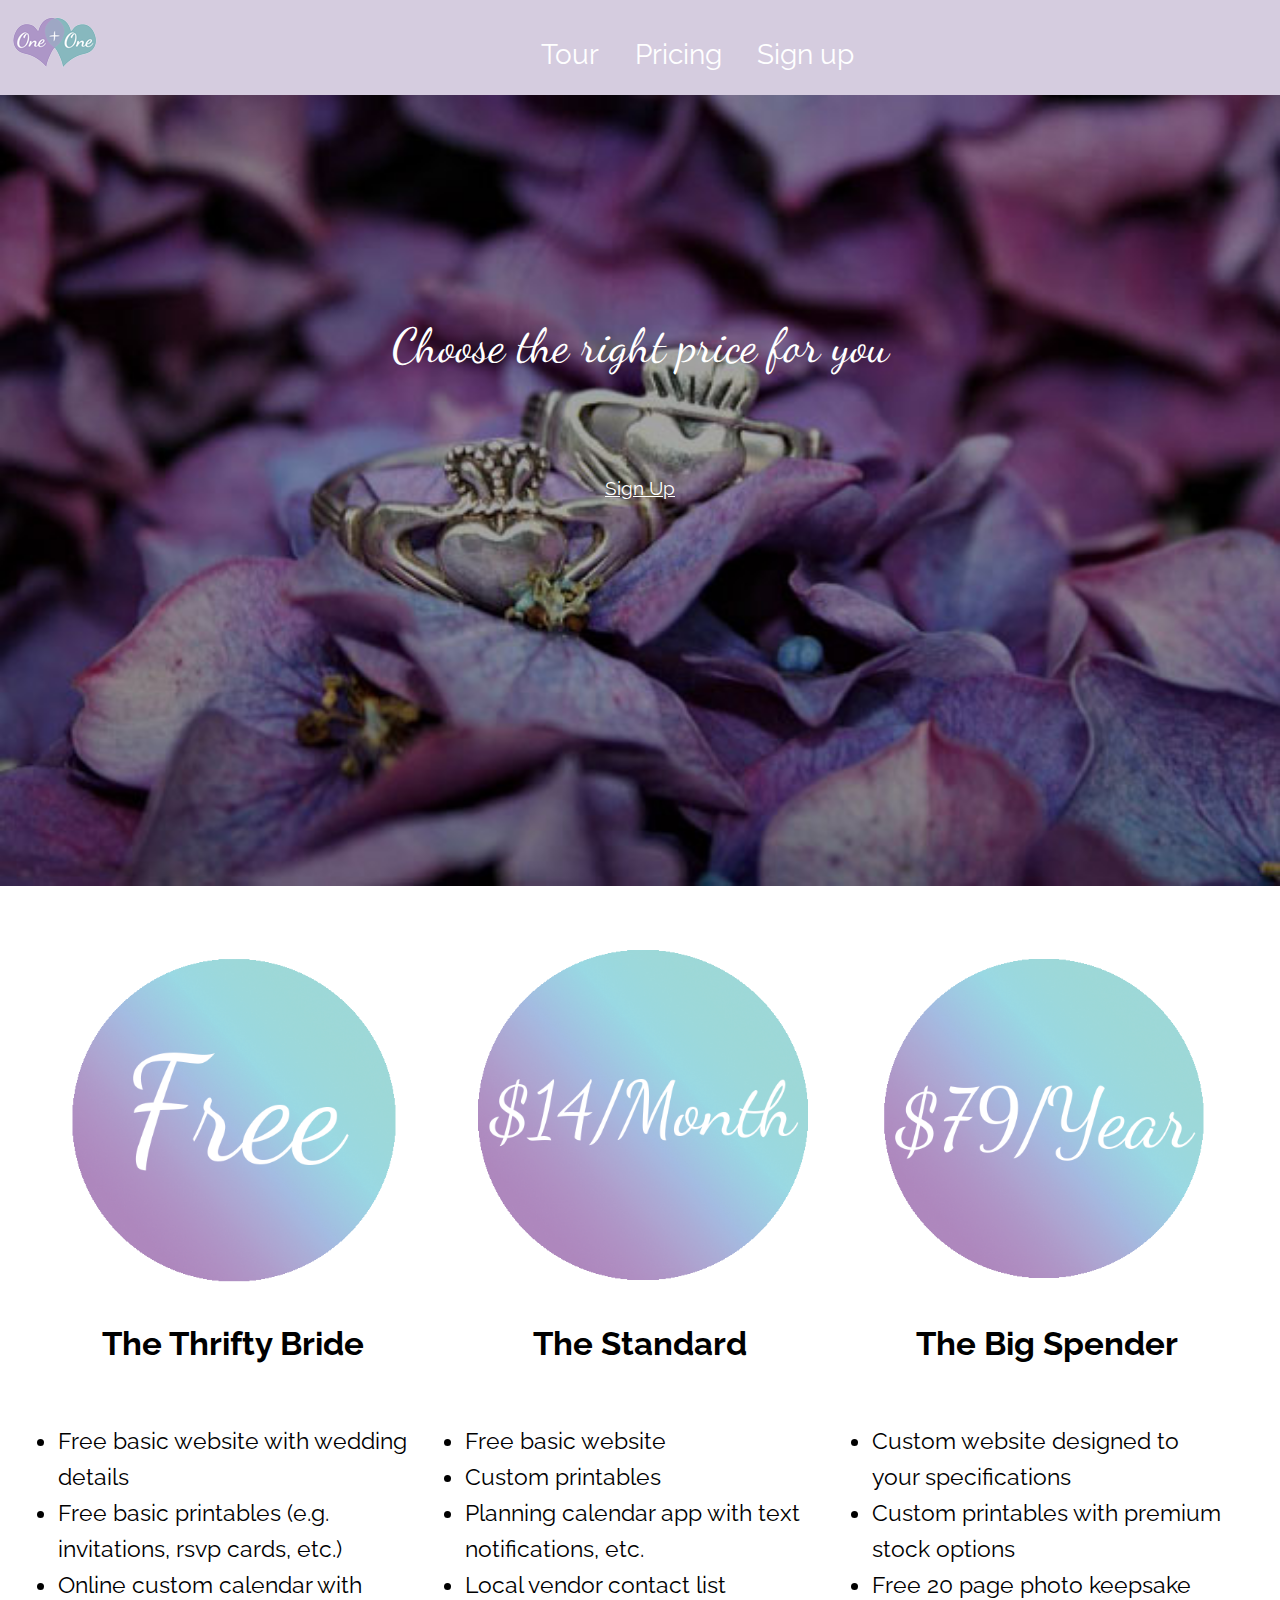
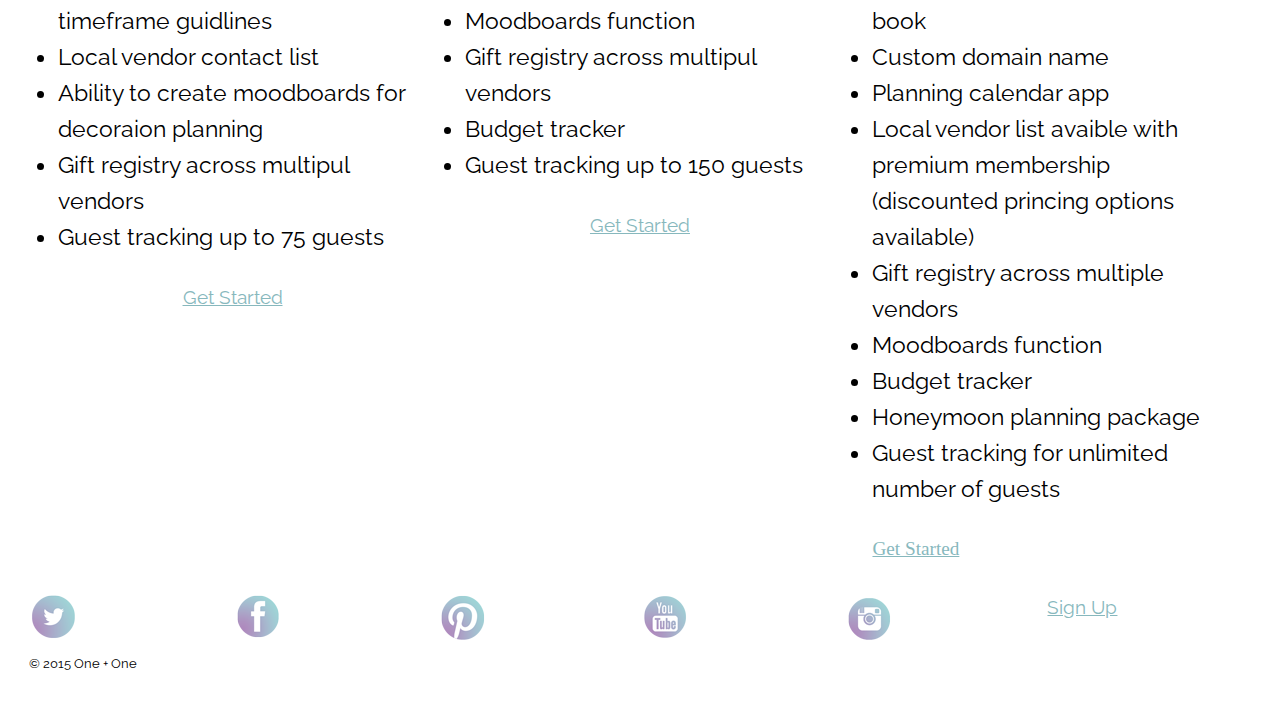
==== commit 1bdba579: "green class added" ====
--- a/pricing.html
+++ b/pricing.html
@@ -37,6 +37,8 @@
 
 </header>
 
+
+
 <div class="grid">
 	<div class="unit xs-1 s-1 m-1 l-1 ">
 		<figure>
@@ -55,7 +57,7 @@
 
 <div class="gutter">
 
-<main>
+<main id="main" role="main" class="grid">
 	<div class="grid">
 <div class="unit xs-1 s-1 m-1-2 l-1-3 island-1-2">
 			<div class="embed embed--1by1">
@@ -74,7 +76,7 @@
 					</ul>
 			</div>
 				<div class="sign text-center island-1-2">
-					<a href="signup.html">Get Started</a>
+					<a class="green" href="signup.html">Get Started</a>
 				</div>
 </div>
 
@@ -96,7 +98,7 @@
 					</ul>
 			</div>
 				<div class="sign text-center island-1-2">
-					<a href="signup.html">Get Started</a>
+					<a class="green" href="signup.html">Get Started</a>
 				</div>
 </div>
 
@@ -120,13 +122,12 @@
 						<li>Guest tracking for unlimited number of guests</li>
 					</ul>
 			</div>
-				<div class="sign text-center island-1-2">
-					<a href="signup.html">Get Started</a>
+				<div class="signtext-center island-1-2">
+					<a class="green" href="signup.html">Get Started</a>
 				</div>
 </div>
 </div>
 </main>
-
 
 <footer role ="contentinfo" class="grid">
 		<div class="unit xs-1-6 s-1-6 m-1-6 l-1-6 img-flex island-1-5">
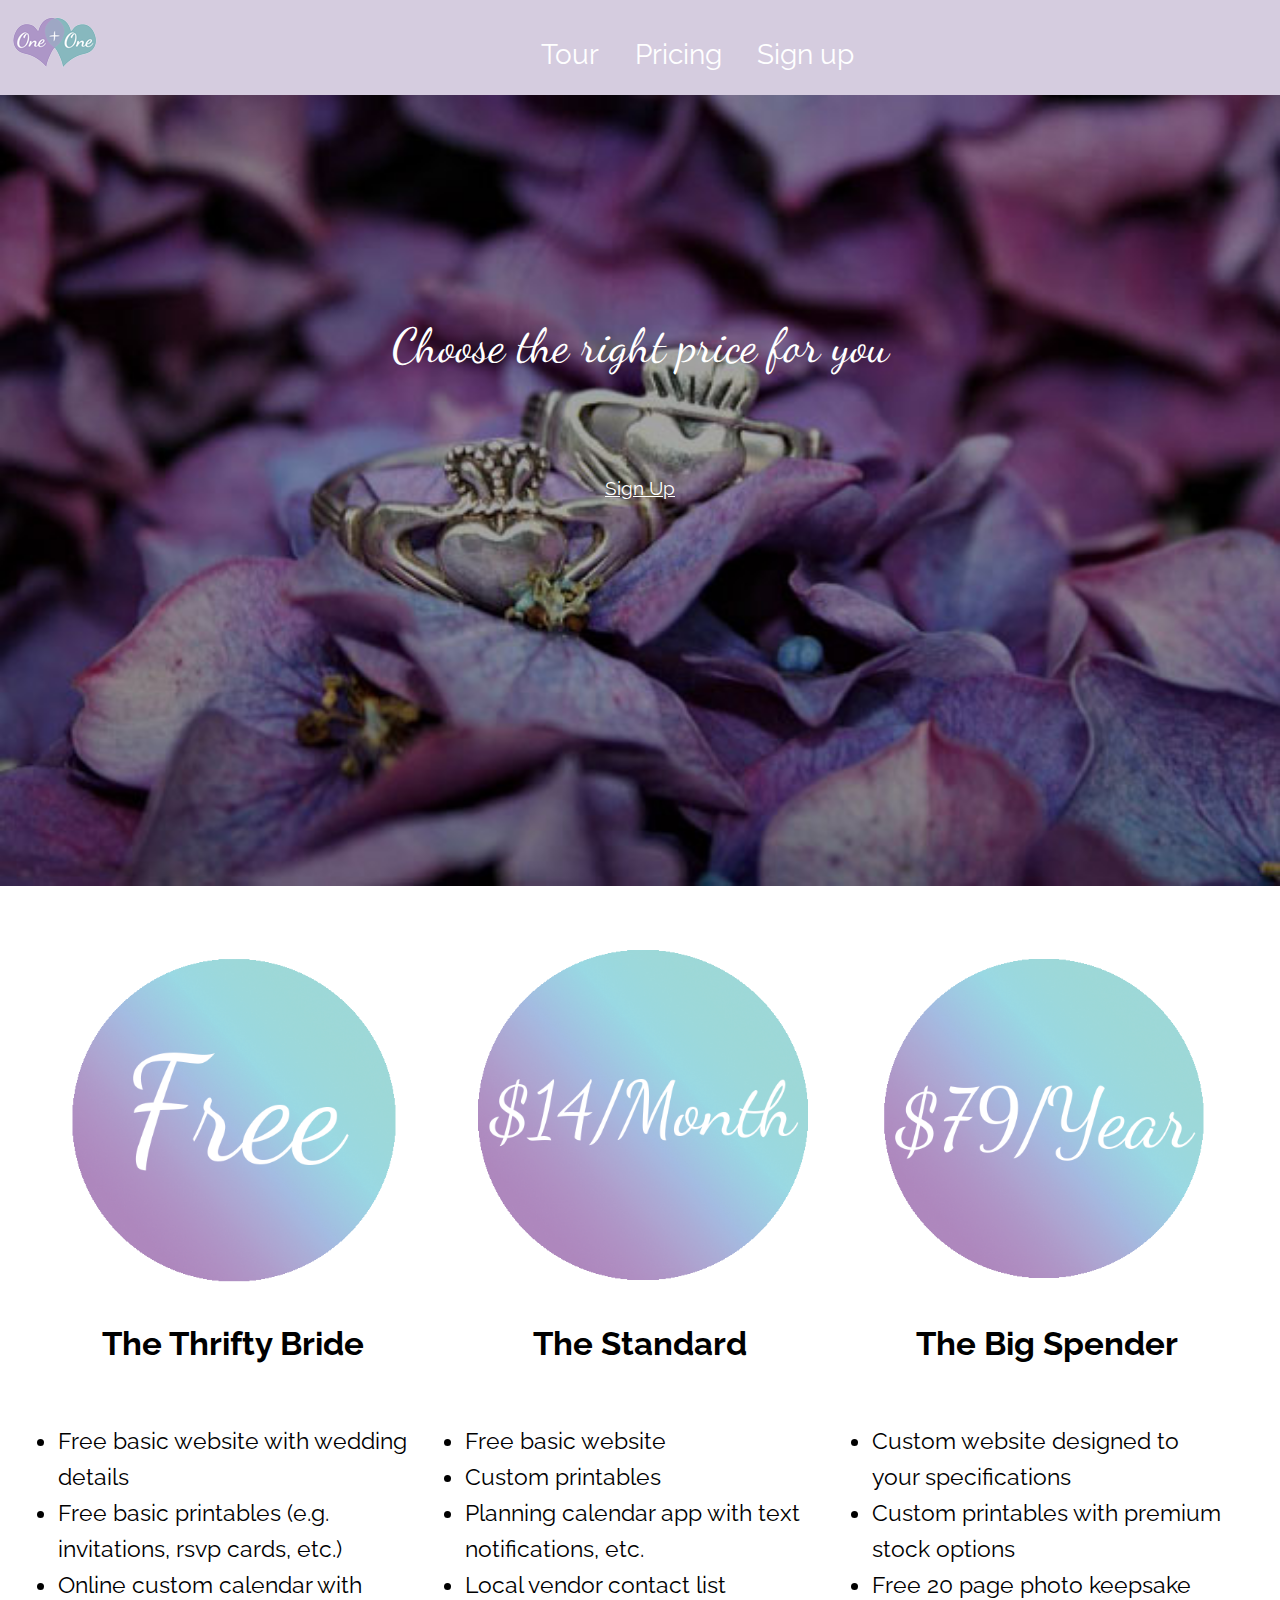
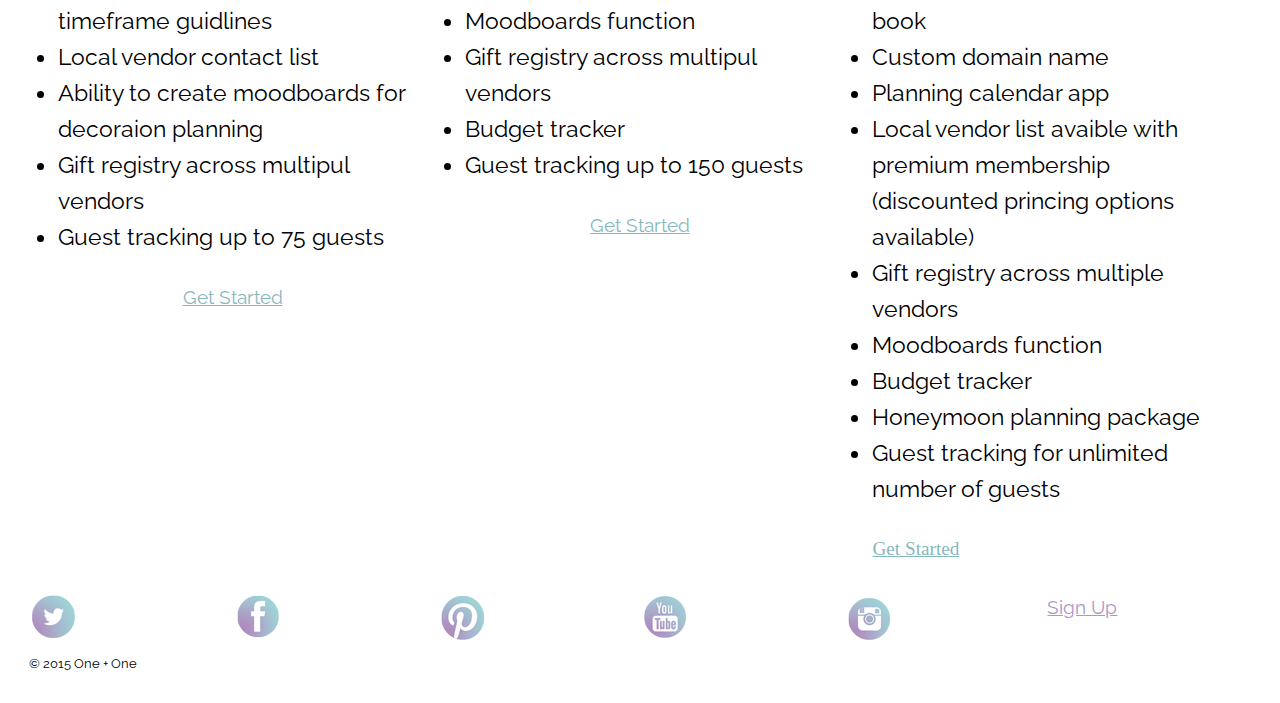
==== commit 326f77a6: "sign up button" ====
--- a/pricing.html
+++ b/pricing.html
@@ -159,7 +159,7 @@
 
 
 		<div class="unit xs-1-6 s-1-6 m-1-6 l-1-6">
-			<a class="sign green" href="signup.html">Sign Up</a>
+			<a class="sign purple" href="signup.html">Sign Up</a>
 		</div>
 
 		<div class="micro unit xs-1 s-1 m-1 l-1">
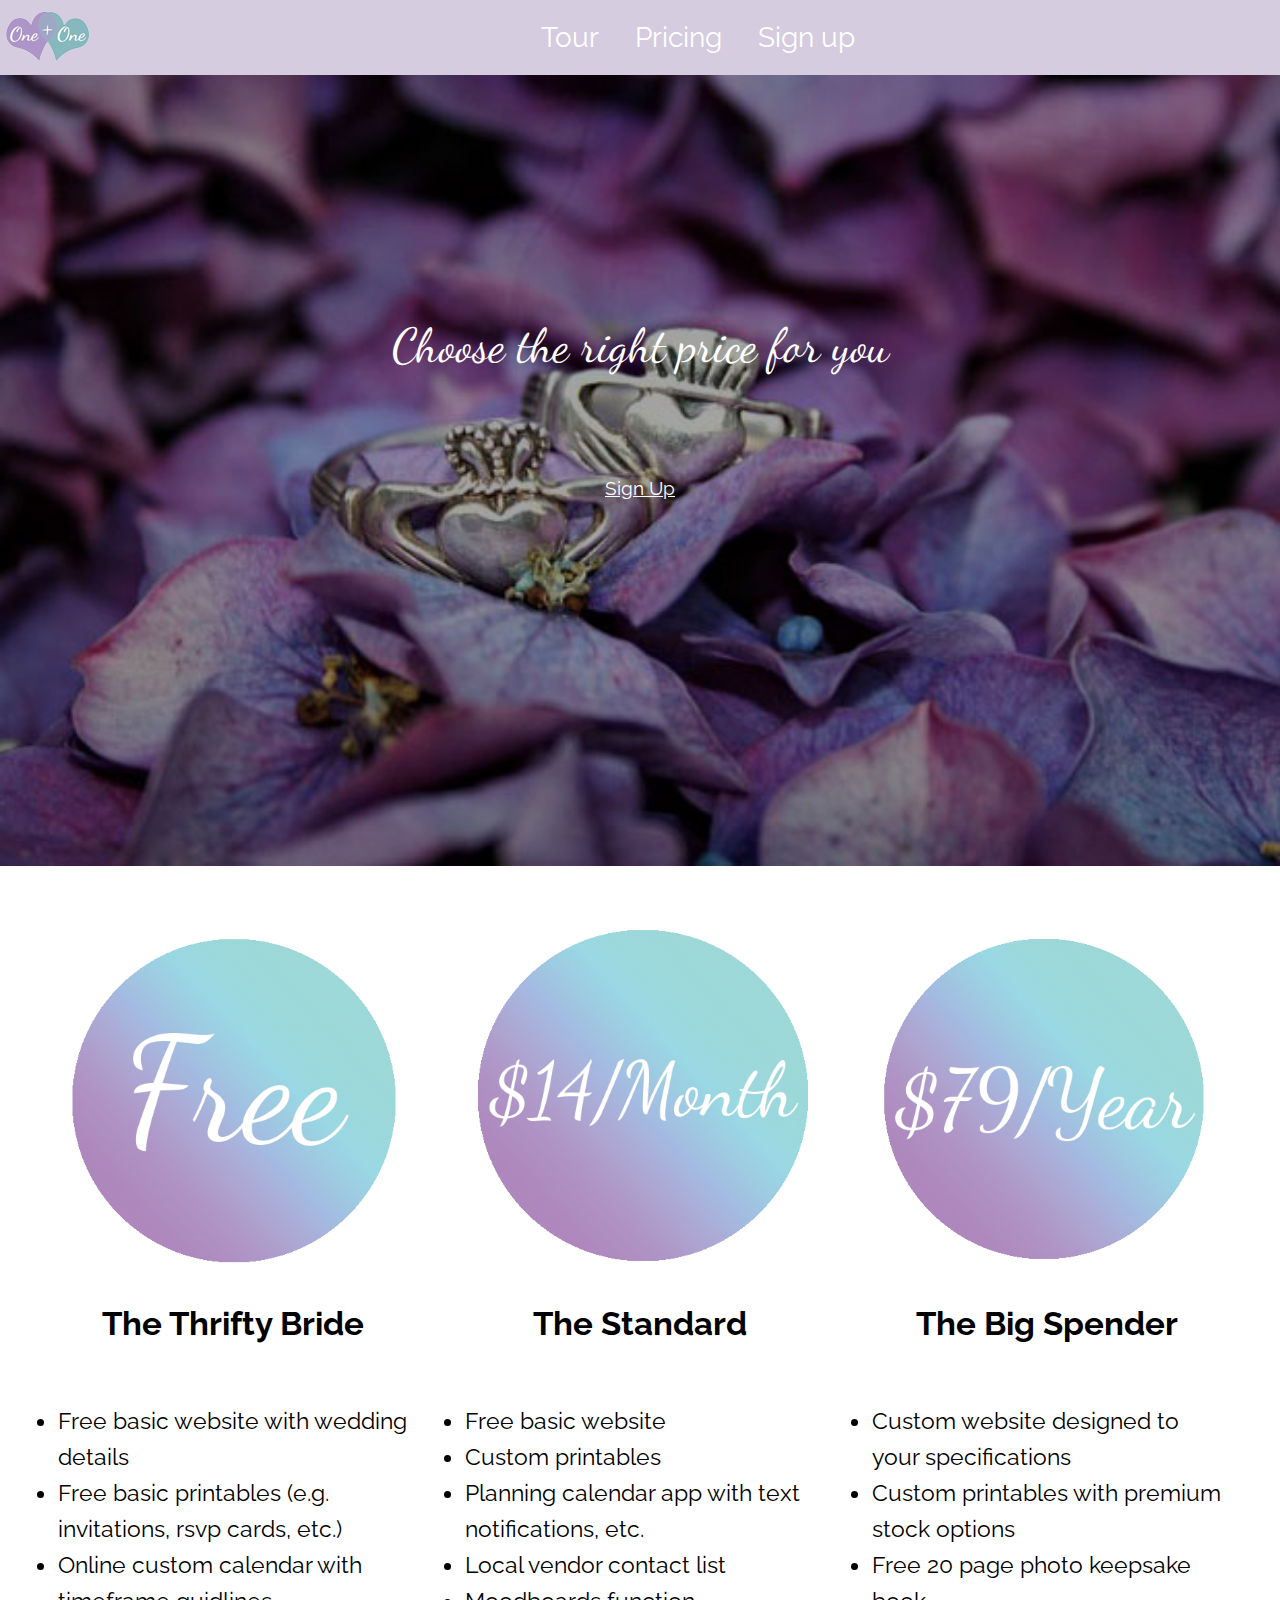
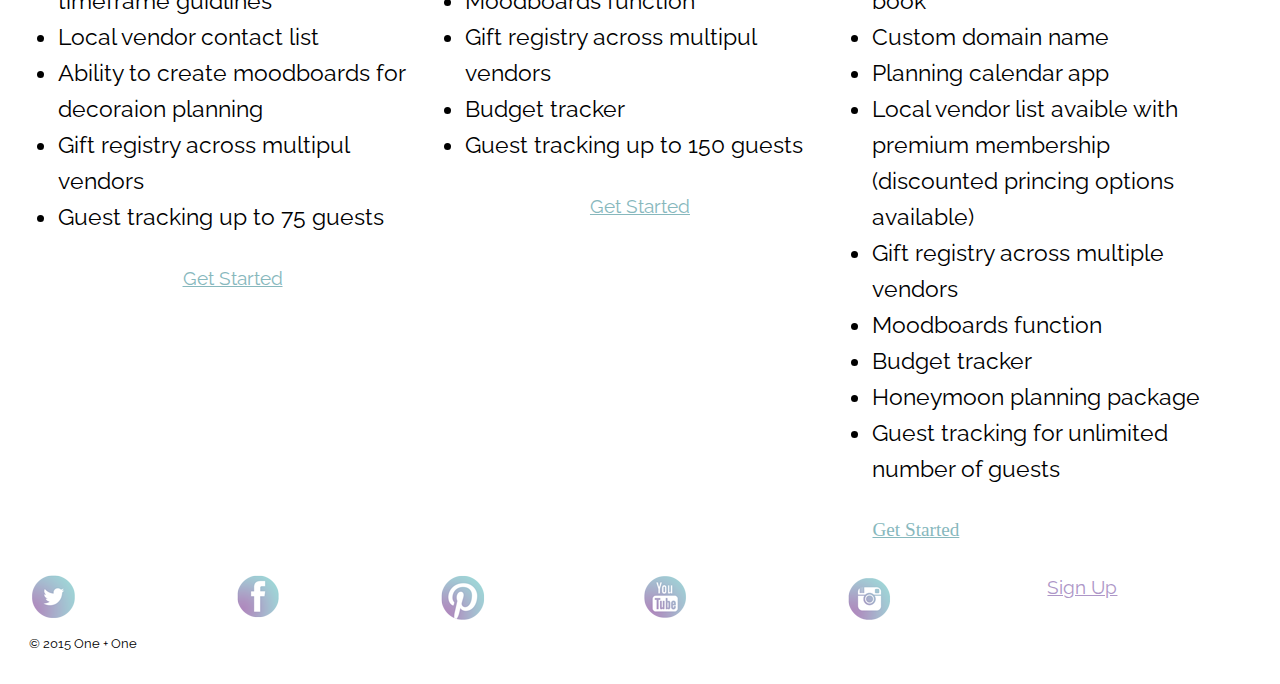
==== commit 72ad0509: "padding added and space deleted in code" ====
--- a/pricing.html
+++ b/pricing.html
@@ -20,13 +20,13 @@
 </ul>
 
 <header class="masthead grid grid-middle" role="banner">
-	<div class="unit xs-1 s-1 m-1 l-1 island-1-4">
-		<div class="embed__img unit xs-1-6 s-1-6 m-1-6 l-1-6">
+	<div class="unit xs-1 s-1 m-1 l-1">
+		<div class="embed__img unit xs-1-6 s-1-6 m-1-6 l-1-6 pad-t-1-4">
 			<a href="index.html">
 			<img src="images/logo.png" alt="One + One logo">
 		</a>
 		</div>
-	<nav id="nav" role="navigation" class="unit xs-3-4 s-3-4 m-3-4 l-3-4 text-center pad-t-1-2">
+	<nav id="nav" role="navigation" class="unit xs-3-4 s-3-4 m-3-4 l-3-4 text-center">
 		<ul class="list-group list-group--inline giga push-0 unit">
 			<li class="island-1-2"><a class="white" href="tour.html">Tour</a></li>
 			<li class="island-1-2"><a class="white" href="pricing.html">Pricing</a></li>
@@ -34,7 +34,6 @@
 		</ul>
 	</nav>
 	</div>
-
 </header>
 
 
@@ -50,7 +49,7 @@
 				</p>
 			</div>
 					<div class="unit pad-t-1-2 banner-button">
-		<a class="sign white" href="signup.html">Sign Up</a>
+		<a class="sign white " href="signup.html">Sign Up</a>
 	</div>
 </div>
 </div>
@@ -156,8 +155,6 @@
 			</a>
 		</div>
 
-
-
 		<div class="unit xs-1-6 s-1-6 m-1-6 l-1-6">
 			<a class="sign purple" href="signup.html">Sign Up</a>
 		</div>
@@ -168,7 +165,6 @@
 </footer>
 <div>
 
-
 	</body>
 	</html>
 
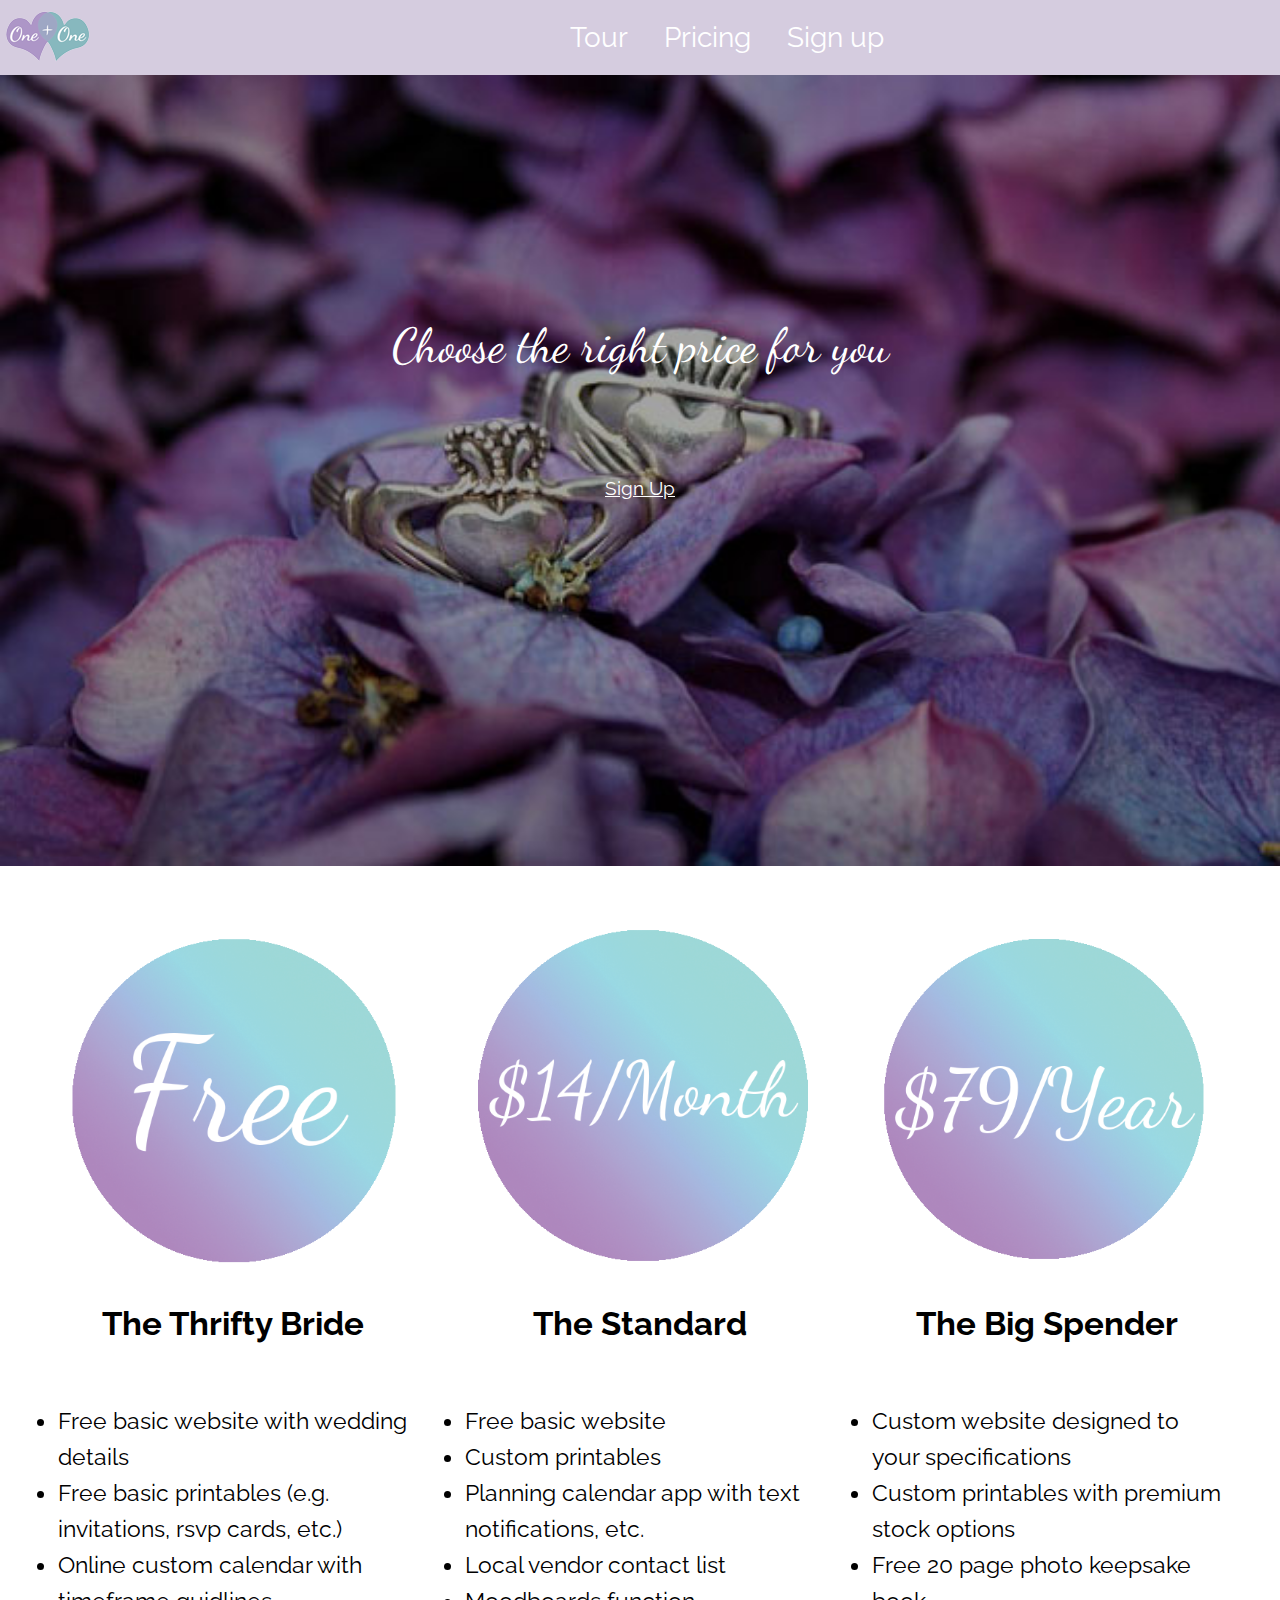
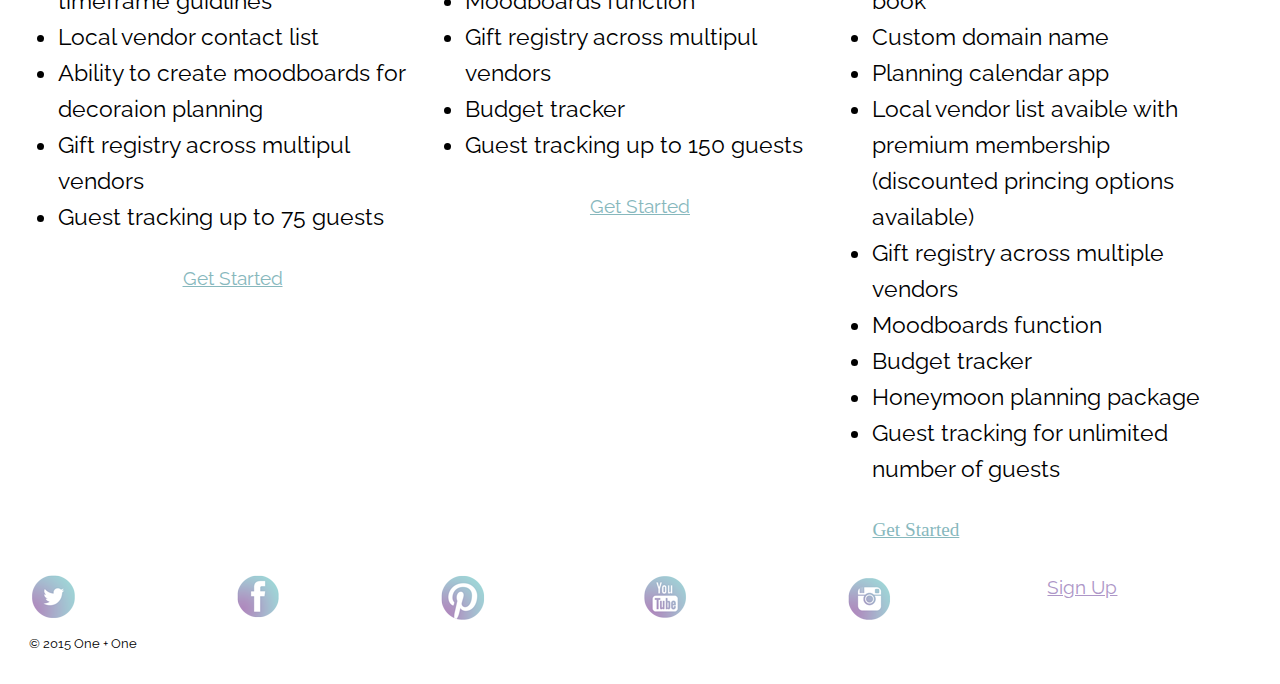
==== commit a6b37be9: "push-right added to nav" ====
--- a/pricing.html
+++ b/pricing.html
@@ -21,7 +21,7 @@
 
 <header class="masthead grid grid-middle" role="banner">
 	<div class="unit xs-1 s-1 m-1 l-1">
-		<div class="embed__img unit xs-1-6 s-1-6 m-1-6 l-1-6 pad-t-1-4">
+		<div class="embed__img unit xs-1-6 s-1-6 m-1-6 l-1-6 pad-t-1-4 push-r">
 			<a href="index.html">
 			<img src="images/logo.png" alt="One + One logo">
 		</a>
--- a/css/main.css
+++ b/css/main.css
@@ -85,6 +85,10 @@
 	background-color: #fff;
 }
 
+.submit{
+	padding-top: 1rem;
+}
+
 @media only screen and (min-width: 38em) {
 
 .banner-text{
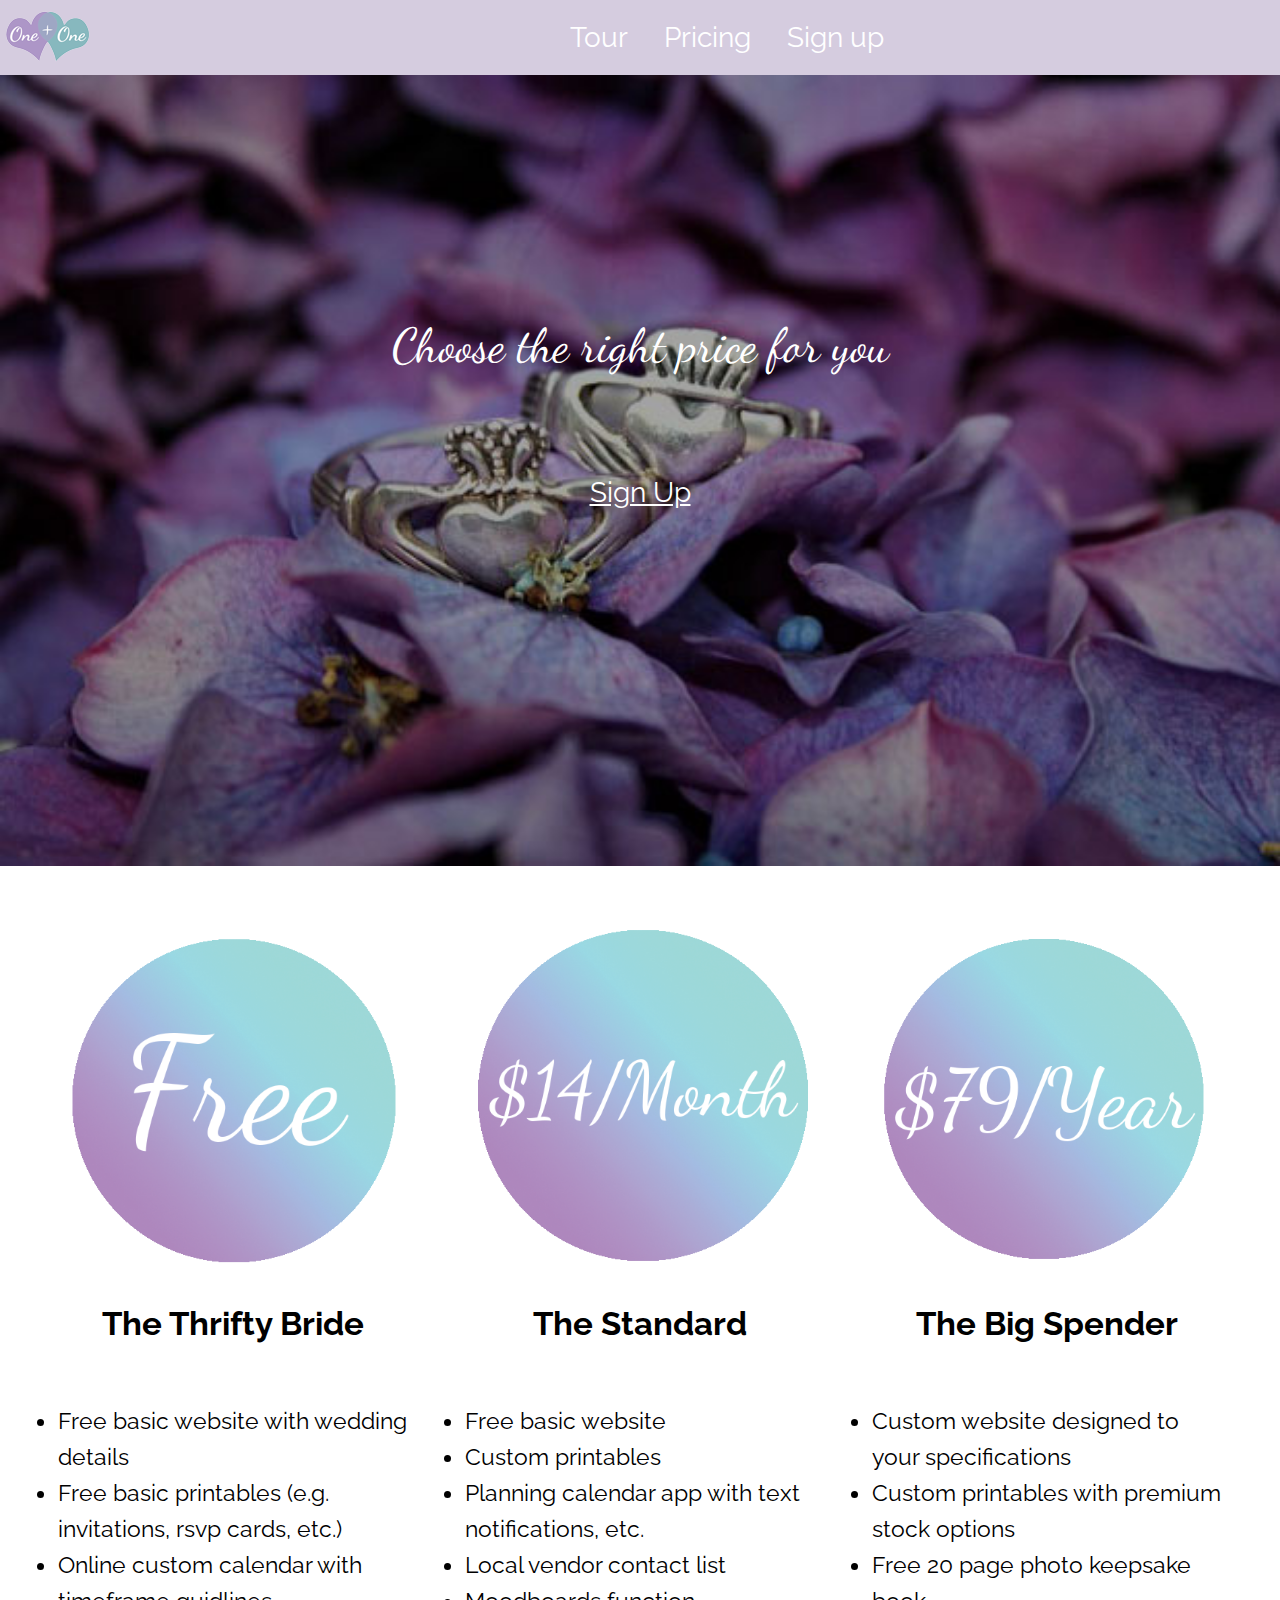
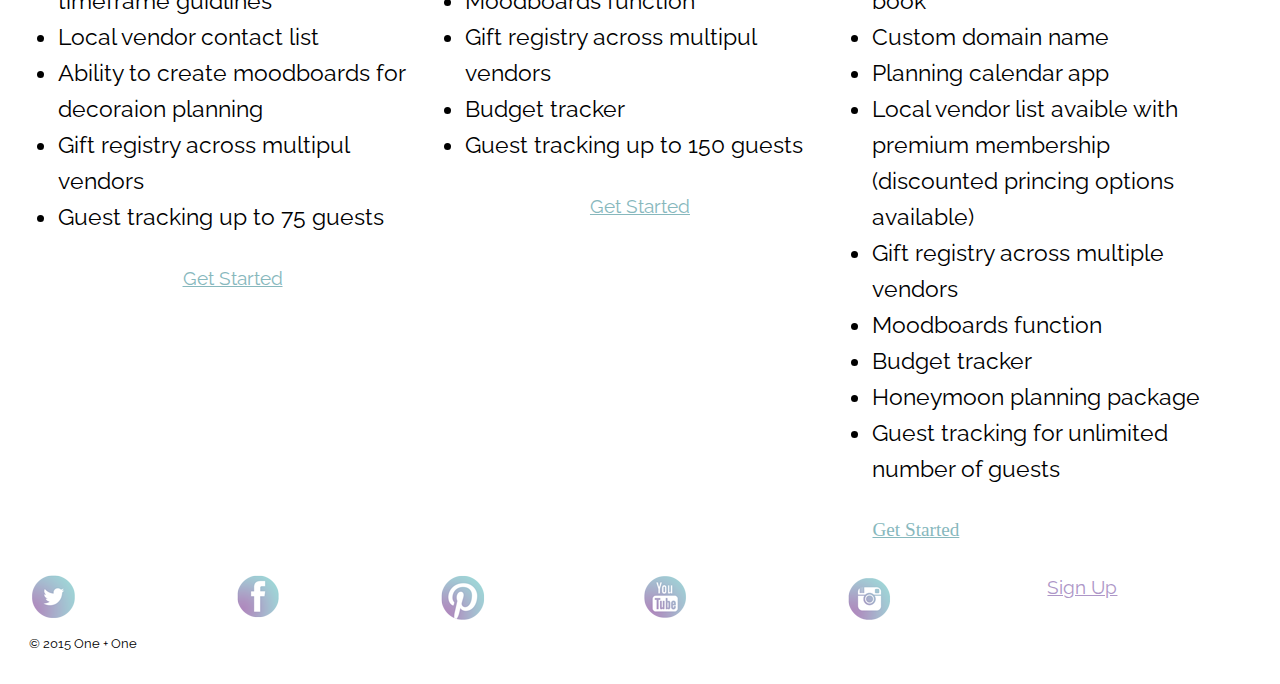
==== commit 48d2aca8: "sign up link bigger" ====
--- a/pricing.html
+++ b/pricing.html
@@ -49,7 +49,7 @@
 				</p>
 			</div>
 					<div class="unit pad-t-1-2 banner-button">
-		<a class="sign white " href="signup.html">Sign Up</a>
+		<a class="sign giga white " href="signup.html">Sign Up</a>
 	</div>
 </div>
 </div>
